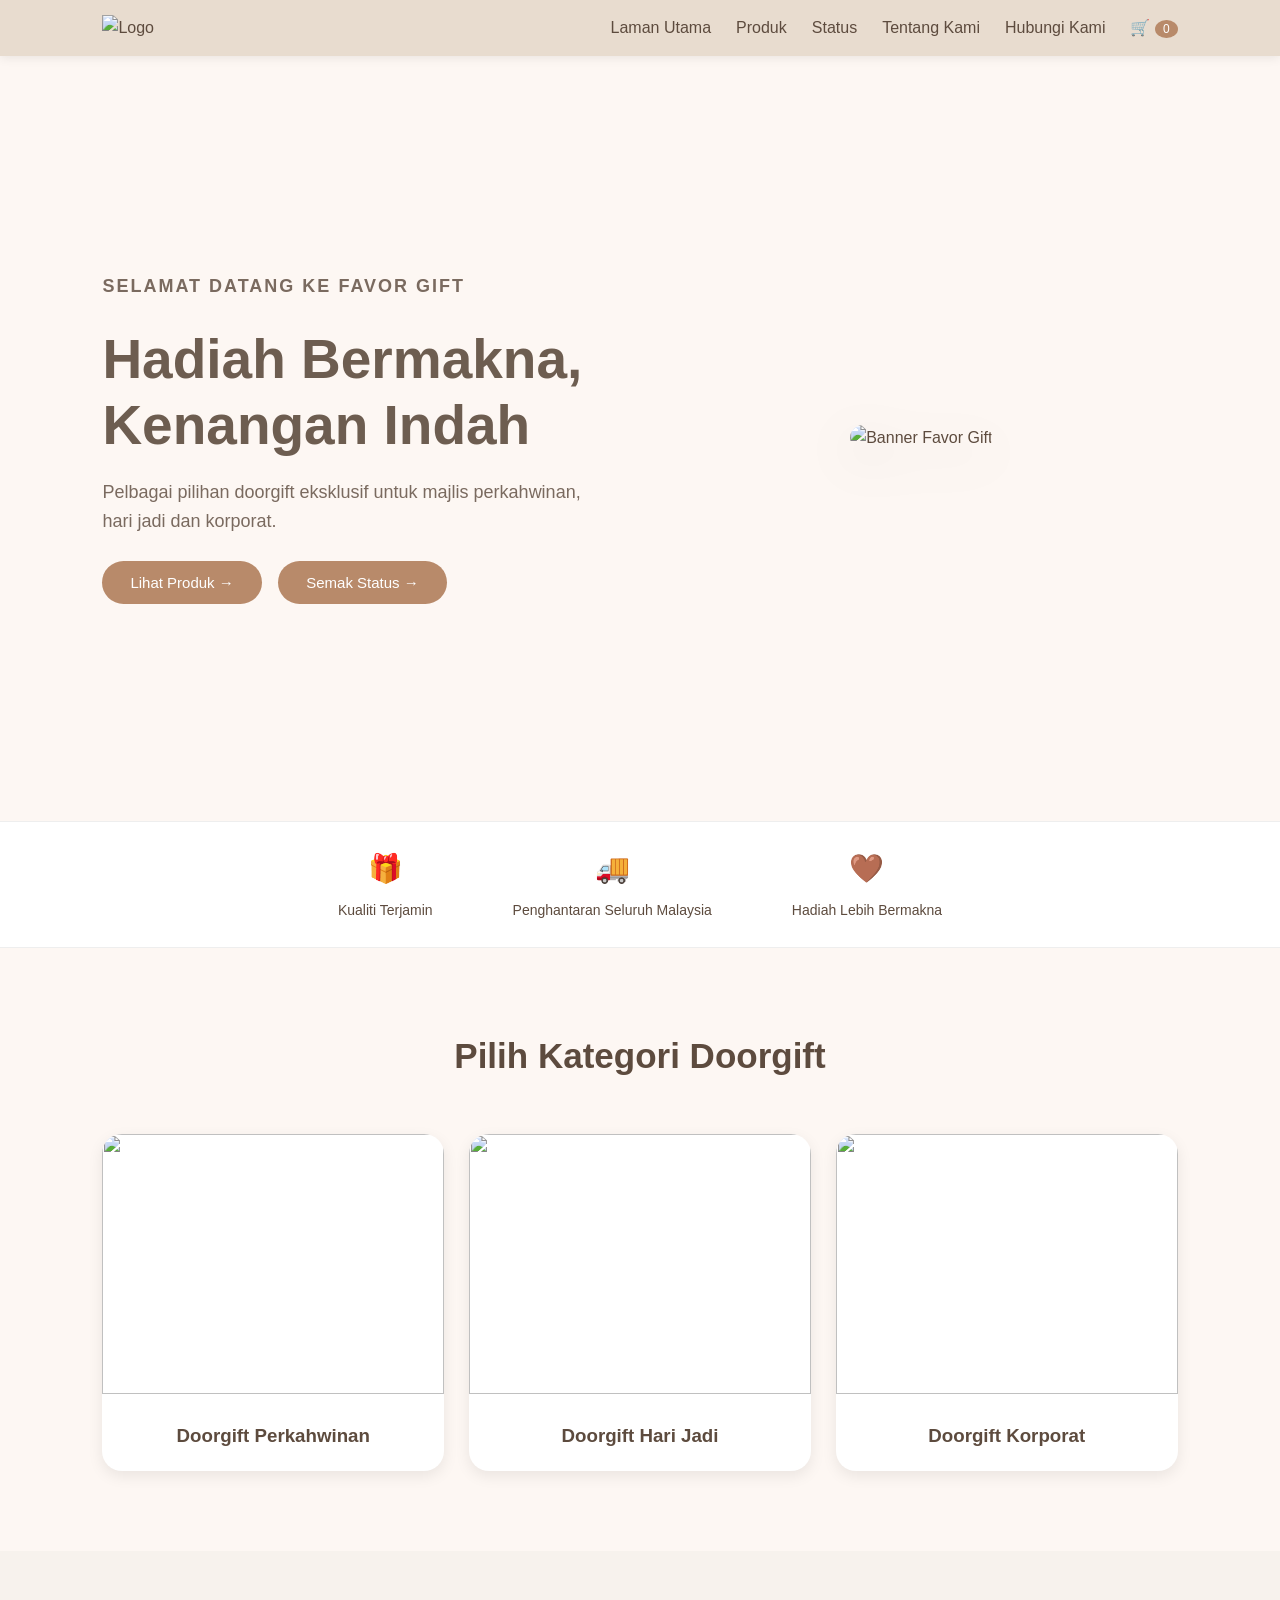
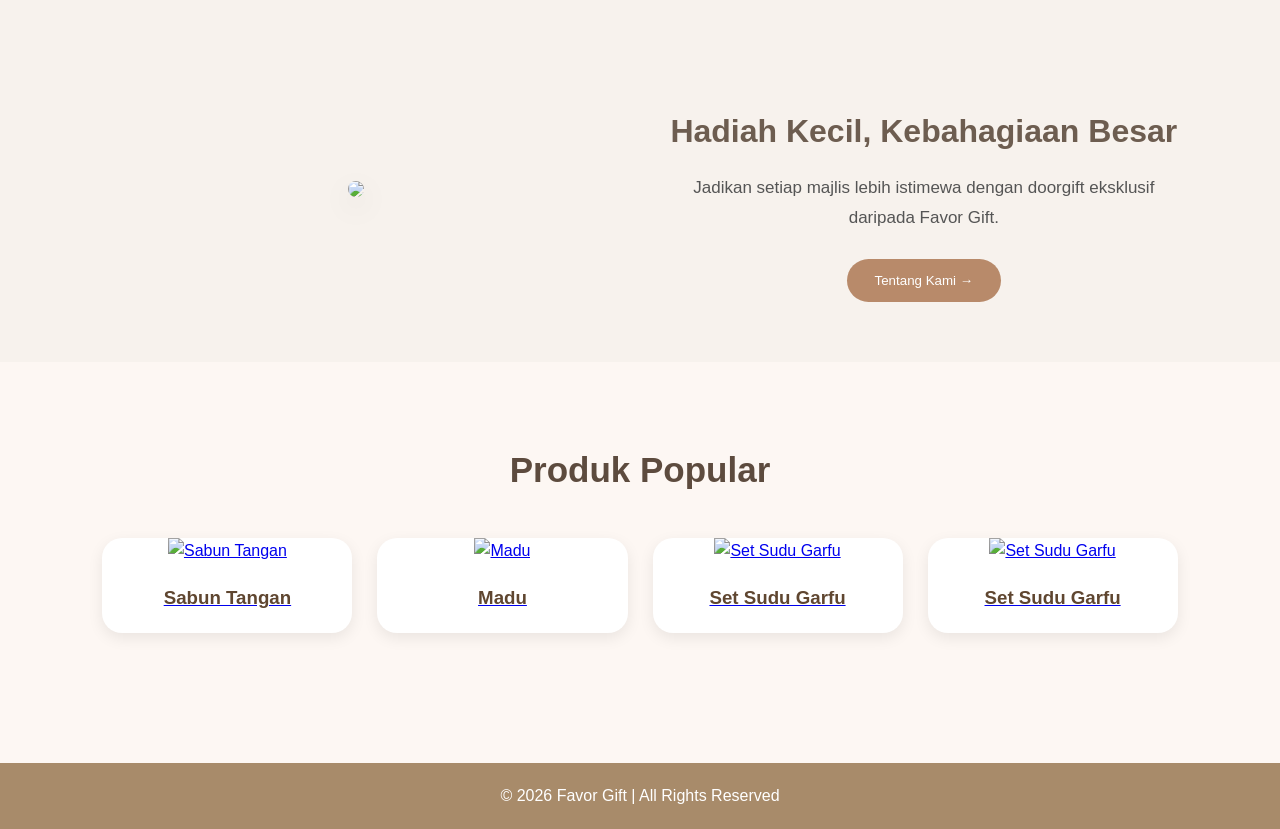
==== index.html @ c878ed35 "Update index.html" ====
<!DOCTYPE html>
<html lang="ms">
<head>
    <meta charset="UTF-8">
    <meta name="viewport" content="width=device-width, initial-scale=1.0">
    <title>Favor Gift</title>
    <link rel="stylesheet" href="style.css">
</head>
<body>

    <!-- Navbar -->
       <nav>
    <div class="logo">
        <img src="images/logo.png" alt="Logo">
    </div>

<ul> <li><a href="index.html">Laman Utama</a></li>
    <li><a href="products.html">Produk</a></li>
    <li><a href="status.html">Status</a></li>
    <li><a href="about.html">Tentang Kami</a></li>
    <li><a href="contact.html">Hubungi Kami</a></li>
     
    <li><a href="cart.html">🛒 <span id="cart-count">0</span></a></li>
</ul>
    </nav>

    <!-- Hero Section -->
   <section class="hero">

<div class="hero-text">

<p class="welcome">
SELAMAT DATANG KE FAVOR GIFT
</p>

<h1>
Hadiah Bermakna,<br>
Kenangan Indah
</h1>

<p>
Pelbagai pilihan doorgift eksklusif untuk
majlis perkahwinan, hari jadi dan korporat.
</p>

<button onclick="window.location.href='products.html'">
Lihat Produk →
</button>

<button onclick="window.location.href='status.html'">
Semak Status →
</button>

</div>

<div class="hero-image-box">
<img src="images/madu.png" alt="Banner Favor Gift">
</div>

</section>

  <section class="features">

    <div class="feature-item">
        🎁
        <p>Kualiti Terjamin</p>
    </div>

    <div class="feature-item">
        🚚
        <p>Penghantaran Seluruh Malaysia</p>
    </div>

    <div class="feature-item">
        🤎
        <p>Hadiah Lebih Bermakna</p>
    </div>

</section>

    <!-- Categories -->
  <section class="categories">

<h2>Pilih Kategori Doorgift</h2>

<div class="category-container">

<div class="card">
<img src="images/lilin.png">
<h3>Doorgift Perkahwinan</h3>
</div>

<div class="card">
<img src="images/biskutt.png">
<h3>Doorgift Hari Jadi</h3>
</div>

<div class="card">
<img src="images/mug.png">
<h3>Doorgift Korporat</h3>
</div>

</div>

</section>

    <!-- Why Choose Us -->
    <section class="about-banner">

<div class="about-image">
<img src="images/sabun.png">
</div>

<div class="about-text">

<h2>Hadiah Kecil, Kebahagiaan Besar</h2>

<p>
Jadikan setiap majlis lebih istimewa
dengan doorgift eksklusif daripada
Favor Gift.
</p>

<button onclick="window.location.href='about.html'">
Tentang Kami →
</button>

</div>

</section>
    <!-- Featured Products -->
    <section class="featured">

        <h2>Produk Popular</h2>

       <div class="popular-grid">

<a href="products.html#sabun">
    <div class="popular-card">
        <img src="images/sabun.png" alt="Sabun Tangan">
        <h3>Sabun Tangan</h3>
    </div>
</a>

<a href="products.html#madu">
    <div class="popular-card">
        <img src="images/madu.png" alt="Madu">
        <h3>Madu</h3>
    </div>
</a>

<a href="products.html#sudu">
    <div class="popular-card">
        <img src="images/biskutt.png" alt="Set Sudu Garfu">
        <h3>Set Sudu Garfu</h3>
    </div>

    <a href="products.html#kalender">
    <div class="popular-card">
        <img src="images/kalender.png" alt="Set Sudu Garfu">
        <h3>Set Sudu Garfu</h3>
    </div>
    
</a>
</div>

    </section>

    <!-- Footer -->
    <footer>
        © 2026 Favor Gift | All Rights Reserved
    </footer>

<script src="script.js"></script>
</body>
</html>
---- style.css ----
/* =========================
   FAVOR GIFT FINAL CSS
   THEME: GEN Z BEIGE
========================= */

*{
    margin:0;
    padding:0;
    box-sizing:border-box;
    font-family:'Poppins',sans-serif;
}

body{
    background:#FDF7F3;
    color:#5D4B3E;
    line-height:1.6;
}

/* =========================
   NAVBAR
========================= */

nav{
    background:#E8DCCF;
    display:flex;
    justify-content:space-between;
    align-items:center;
    padding:15px 8%;
    position:sticky;
    top:0;
    z-index:1000;
    box-shadow:0 2px 10px rgba(0,0,0,0.08);
}

.logo img{
    height:65px;
}

nav ul{
    display:flex;
    list-style:none;
    gap:25px;
}

nav ul li a{
    text-decoration:none;
    color:#5D4B3E;
    font-weight:500;
    transition:0.3s;
}

nav ul li a:hover{
    color:#B88A6A;
}

#cart-count{
    background:#B88A6A;
    color:white;
    border-radius:50%;
    padding:2px 8px;
    font-size:12px;
}

/* =========================
   HERO SECTION
========================= */

.hero{
    min-height:85vh;
    display:flex;
    align-items:center;
    justify-content:space-between;
    padding:60px 8%;
    background:#FDF7F3;
    gap:50px;
}

.hero-text{
    flex:1;
}

.welcome{
    color:#B88A6A;
    letter-spacing:2px;
    font-size:13px;
    margin-bottom:15px;
    font-weight:600;
}

.hero-text h1{
    font-size:55px;
    line-height:1.2;
    margin-bottom:20px;
    color:#6D5D50;
}

.hero-text p{
    font-size:18px;
    margin-bottom:25px;
    color:#7a6a5f;
}

.hero-text button{
    padding:13px 28px;
    border:none;
    border-radius:30px;
    cursor:pointer;
    margin-right:12px;
    background:#B88A6A;
    color:white;
    font-size:15px;
    transition:0.3s;
}

.hero-text button:hover{
    transform:translateY(-3px);
}

.hero-image-box{
    flex:1;
    text-align:center;
}

.hero-image-box img{
    width:100%;
    max-width:500px;
    border-radius:30px;
    filter:drop-shadow(0 15px 25px rgba(0,0,0,0.15));
}

/* =========================
   FEATURES
========================= */

.features{
    background:white;
    display:flex;
    justify-content:center;
    gap:80px;
    padding:25px;
    border-top:1px solid #eee;
    border-bottom:1px solid #eee;
}

.feature-item{
    text-align:center;
    font-size:28px;
    color:#B88A6A;
}

.feature-item p{
    margin-top:8px;
    font-size:14px;
    color:#5D4B3E;
}

/* =========================
   CATEGORY SECTION
========================= */

.categories{
    padding:80px 8%;
    text-align:center;
}

.categories h2{
    font-size:35px;
    margin-bottom:50px;
    color:#5D4B3E;
}

.category-container{
    display:grid;
    grid-template-columns:repeat(auto-fit,minmax(250px,1fr));
    gap:25px;
}

.card{
    background:white;
    border-radius:20px;
    overflow:hidden;
    transition:0.3s;
    box-shadow:0 5px 15px rgba(0,0,0,0.08);
}

.card:hover{
    transform:translateY(-8px);
}

.card img{
    width:100%;
    height:260px;
    object-fit:cover;
}

.card h3{
    padding:20px;
    color:#5D4B3E;
}
/* =========================
   ABOUT SECTION (HOME)
========================= */

.about-banner{
    display:flex;
    align-items:center;
    justify-content:center;
    gap:60px;
    padding:80px 8%;
    background:#FFF;
    flex-wrap:wrap;
}

.about-image{
    flex:1;
    text-align:center;
}

.about-image img{
    width:100%;
    max-width:450px;
    border-radius:25px;
    box-shadow:0 10px 25px rgba(0,0,0,0.1);
}

.about-text{
    flex:1;
}

.about-text h2{
    font-size:42px;
    margin-bottom:20px;
    color:#5D4B3E;
}

.about-text p{
    font-size:18px;
    color:#7a6a5f;
    margin-bottom:25px;
}

.about-text button{
    background:#B88A6A;
    color:white;
    border:none;
    padding:14px 28px;
    border-radius:30px;
    cursor:pointer;
    transition:0.3s;
}

.about-text button:hover{
    background:#8B6A4E;
}

/* =========================
   FEATURED PRODUCTS
========================= */

.featured{
    padding:80px 8%;
    text-align:center;
}

.featured h2{
    font-size:35px;
    margin-bottom:40px;
    color:#5D4B3E;
}

.product-container{
    display:grid;
    grid-template-columns:repeat(auto-fit,minmax(220px,1fr));
    gap:25px;
}

.product{
    background:white;
    padding:25px;
    border-radius:20px;
    font-weight:600;
    box-shadow:0 5px 15px rgba(0,0,0,0.08);
    transition:0.3s;
}

.product:hover{
    transform:translateY(-5px);
}

/* =========================
   PRODUCT PAGE
========================= */

.product-page{
    padding:50px 8%;
}

.product-page h1{
    text-align:center;
    font-size:45px;
    margin-bottom:15px;
    color:#5D4B3E;
}

.product-page p{
    text-align:center;
    color:#7a6a5f;
}

.product-page h2{
    margin-top:50px;
    margin-bottom:25px;
    color:#5D4B3E;
    font-size:30px;
}

/* =========================
   PRODUCT GRID
========================= */

.product-grid{
    display:grid;
    grid-template-columns:repeat(auto-fit,minmax(280px,1fr));
    gap:30px;
}

/* =========================
   PRODUCT CARD
========================= */

.product-card{
    background:white;
    border-radius:20px;
    overflow:hidden;
    padding:20px;
    box-shadow:0 8px 20px rgba(0,0,0,0.08);
    transition:0.3s;
}

.product-card:hover{
    transform:translateY(-8px);
}

.product-card img{
    width:100%;
    height:280px;
    object-fit:cover;
    border-radius:15px;
}

.product-card h3{
    margin-top:15px;
    color:#5D4B3E;
    font-size:22px;
}

.price{
    color:#B88A6A;
    font-size:22px;
    font-weight:bold;
    margin:10px 0;
}

.description{
    font-size:14px;
    color:#777;
    margin-bottom:15px;
}

/* =========================
   STOK PRODUK
========================= */

.product-card p[id^="stock"]{
    background:#F8F3EE;
    padding:8px;
    border-radius:8px;
    font-size:14px;
    margin-bottom:10px;
    color:#5D4B3E;
    text-align:center;
}

/* =========================
   PRODUCT SPEC
========================= */

.product-spec{
    text-align:left;
    background:#FAF6F2;
    padding:12px;
    border-radius:10px;
    margin:15px 0;
}

.product-spec h4{
    margin-bottom:8px;
    color:#5D4B3E;
}

.product-spec ul{
    padding-left:18px;
}

.product-spec li{
    font-size:13px;
    margin-bottom:5px;
    color:#666;
}

/* =========================
   DROPDOWN
========================= */

.product-card select{
    width:100%;
    padding:12px;
    border:1px solid #ddd;
    border-radius:10px;
    margin-bottom:15px;
    background:white;
}

/* =========================
   CART BUTTONS
========================= */

.qty-box{
    display:flex;
    align-items:center;
    gap:10px;
    margin-bottom:12px;
}

.qty-box button{
    width:38px;
    height:38px;
    border:none;
    border-radius:10px;
    background:#B88A6A;
    color:#fff;
    font-size:18px;
    font-weight:600;
    cursor:pointer;
    transition:0.3s;
}

.qty-box button:hover{
    background:#9D6D4F;
    transform:translateY(-2px);
}

.qty-box input{
    width:60px;
    height:38px;
    text-align:center;
    border:1px solid #D9CBBF;
    border-radius:10px;
    background:#fff;
}

/* Buang Button */

.remove-btn{
    width:120px !important;
    background:#C97B63 !important;
    color:white !important;
    border:none !important;
    border-radius:10px !important;
    padding:10px 15px !important;
    font-size:14px !important;
    font-weight:600 !important;
    cursor:pointer;
    transition:0.3s;
}

.remove-btn:hover{
    background:#B4624A !important;
}

/* Checkout Button */

.checkout-btn{
    width:100%;
    padding:14px;
    margin-top:20px;
    border:none;
    border-radius:12px;
    background:#B88A6A;
    color:white;
    font-size:16px;
    font-weight:600;
    cursor:pointer;
    transition:0.3s;
}

.checkout-btn:hover{
    background:#9D6D4F;
}

/* Semak Status */

.cart-right button:last-child{
    width:100%;
    padding:14px;
    margin-top:10px;
    border:none;
    border-radius:12px;
    background:#8A6A50;
    color:white;
    font-size:15px;
    font-weight:600;
    cursor:pointer;
}

.cart-right button:last-child:hover{
    background:#71553F;
}

.product-card button:hover{
    background:#8B6A4E;
}
/* =========================
   CART PAGE
========================= */

.cart-page{
    padding:120px 8% 60px;
}

.cart-title{
    margin-bottom:25px;
    color:#6d5d4b;
}

.cart-layout{
    display:flex;
    gap:30px;
    align-items:flex-start;
}

.cart-left{
    flex:3;
}

.cart-right{
    flex:1;
    background:#fff;
    padding:25px;
    border-radius:20px;
    box-shadow:0 5px 15px rgba(0,0,0,0.08);
    position:sticky;
    top:100px;
}

.cart-item{
    background:#fff;
    padding:20px;
    border-radius:20px;
    display:flex;
    gap:20px;
    align-items:center;
    margin-bottom:20px;
    box-shadow:0 3px 10px rgba(0,0,0,0.08);
}

.cart-image{
    width:120px;
    height:120px;
    object-fit:cover;
    border-radius:15px;
}

.cart-info{
    flex:1;
}

.cart-info h3{
    color:#6d5d4b;
    margin-bottom:10px;
}

.cart-action{
    display:flex;
    flex-direction:column;
    gap:10px;
}

.qty-box{
    display:flex;
    align-items:center;
    gap:10px;
}

.qty-box button{
    width:35px;
    height:35px;
    border:none;
    border-radius:8px;
    background:#c7b299;
    color:white;
    cursor:pointer;
}

.qty-box input{
    width:60px;
    text-align:center;
    padding:8px;
}

.remove-btn{
    background:#d9534f;
}

.remove-btn:hover{
    background:#c9302c;
}

/* QR */

.payment-qr{
    width:220px;
    display:block;
    margin:15px auto;
    border-radius:15px;
    border:5px solid #f5efe6;
}

#refnumber{
    width:100%;
    padding:12px;
    border:2px solid #d8c3a5;
    border-radius:10px;
    margin-top:10px;
}

.checkout-btn{
    width:100%;
    padding:14px;
    border:none;
    border-radius:12px;
    background:#a88b6a;
    color:white;
    font-size:16px;
    margin-top:15px;
    cursor:pointer;
}

.checkout-btn:hover{
    background:#8f7457;
}

/* =========================
   CONTACT PAGE
========================= */

.contact-page{
    padding:130px 8% 80px;
    max-width:1200px;
    margin:auto;
}

.contact-page h1{
    font-size:48px;
    color:#6D5D50;
    margin-bottom:15px;
}

.contact-page > p{
    color:#666;
    font-size:18px;
    margin-bottom:40px;
}

.contact-box{
    background:#FFFFFF;
    padding:40px;
    border-radius:25px;
    box-shadow:0 8px 25px rgba(0,0,0,0.08);
}

.contact-box p{
    font-size:17px;
    color:#555;
    margin-bottom:12px;
}

.contact-box h3{
    color:#6D5D50;
    margin-top:25px;
    margin-bottom:20px;
    font-size:28px;
}

.contact-map{
    width:100%;
    height:400px;
    border:none;
    border-radius:20px;
    margin-bottom:30px;
}

.contact-form{
    display:flex;
    flex-direction:column;
    gap:15px;
}

.contact-form input,
.contact-form textarea{
    width:100%;
    padding:15px;
    border:1px solid #E5D9CC;
    border-radius:12px;
    font-size:15px;
    background:#FAF8F5;
    transition:0.3s;
}

.contact-form input:focus,
.contact-form textarea:focus{
    outline:none;
    border-color:#B88A6A;
    box-shadow:0 0 10px rgba(184,138,106,0.2);
}

.contact-form textarea{
    resize:none;
}

.contact-form button{
    width:220px;
    background:#B88A6A;
    color:white;
    border:none;
    padding:15px;
    border-radius:30px;
    font-size:16px;
    font-weight:600;
    cursor:pointer;
    transition:0.3s;
}

.contact-form button:hover{
    background:#9E7458;
    transform:translateY(-2px);
}

.contact-form button:active{
    transform:scale(0.98);
}

/* =========================
   FOOTER
========================= */

footer{
    background:#a88b6a;
    color:white;
    text-align:center;
    padding:20px;
    margin-top:50px;
}

/* =========================
   RESPONSIVE
========================= */

@media(max-width:768px){

.hero{
    flex-direction:column;
    text-align:center;
}

.hero-image-box img{
    width:280px;
}

.cart-layout{
    flex-direction:column;
}

.cart-right{
    width:100%;
    position:static;
}

nav{
    flex-direction:column;
}

nav ul{
    flex-wrap:wrap;
    justify-content:center;
}
}
/* =========================
   STATUS PAGE
========================= */

.status-page{
    padding:120px 8% 60px;
}

.container{
    max-width:700px;
    margin:auto;
    background:white;
    padding:35px;
    border-radius:20px;
    box-shadow:0 5px 15px rgba(0,0,0,0.08);
}

.container h2{
    color:#7c6852;
    margin-bottom:20px;
}

.container input{
    width:100%;
    padding:14px;
    border:1px solid #ddd;
    border-radius:10px;
    margin-bottom:15px;
    font-size:15px;
}

.container button{
    background:#a88b6a;
    color:white;
    border:none;
    padding:12px 25px;
    border-radius:10px;
    cursor:pointer;
    font-size:15px;
}

.container button:hover{
    background:#8f7457;
}

#result{
    margin-top:25px;
    text-align:left;
}

#result hr{
    border:none;
    border-top:1px solid #ddd;
    margin:20px 0;
}

#result h3{
    color:#7c6852;
    margin-bottom:10px;
}

#result p{
    margin-bottom:8px;
}

.back-btn{
    margin-top:25px;
}
.about-content{
    max-width:1200px;
    margin:auto;
    display:flex;
    align-items:center;
    justify-content:center;
    gap:60px;
    padding:80px 8%;
}

.about-image{
    flex:1;
    text-align:center;
}

.about-image img{
    width:400px;
    max-width:100%;
    border-radius:20px;
}

.about-text{
    flex:1;
}

.about-text h2{
    font-size:32px;
    color:#6D5D50;
    margin-bottom:15px;
}

.about-text p,
.about-text li{
    font-size:17px;
    line-height:1.8;
    color:#555;
}
/* =========================
   ABOUT US PAGE
========================= */

.about-banner{
    padding:130px 8% 60px;
    text-align:center;
    background:#F7F2ED;
}

.about-banner h1{
    font-size:48px;
    color:#6D5D50;
    margin-bottom:15px;
}

.about-banner p{
    font-size:18px;
    color:#777;
}

.about-content{
    max-width:1200px;
    margin:auto;
    padding:80px 8%;
    display:flex;
    align-items:center;
    gap:60px;
}

.about-image{
    flex:1;
    text-align:center;
}

.about-image img{
    width:100%;
    max-width:420px;
    border-radius:25px;
    box-shadow:0 10px 30px rgba(0,0,0,0.1);
}

.about-text{
    flex:1;
}

.about-text h2{
    font-size:32px;
    color:#6D5D50;
    margin-bottom:15px;
    margin-top:25px;
}

.about-text p{
    font-size:17px;
    line-height:1.8;
    color:#555;
}

.about-text ul{
    padding-left:20px;
}

.about-text li{
    margin-bottom:10px;
    color:#555;
    line-height:1.7;
}

.about-project{
    max-width:1100px;
    margin:auto;
    padding:40px 8% 80px;
    text-align:center;
}

.about-project h2{
    font-size:36px;
    color:#6D5D50;
    margin-bottom:20px;
}

.about-project p{
    font-size:17px;
    color:#555;
    line-height:1.8;
}

.why-choose-us{
    background:#F7F2ED;
    padding:80px 8%;
}

.why-choose-us h2{
    text-align:center;
    color:#6D5D50;
    font-size:36px;
    margin-bottom:50px;
}

.choose-container{
    max-width:1200px;
    margin:auto;
    display:grid;
    grid-template-columns:repeat(auto-fit,minmax(250px,1fr));
    gap:25px;
}

.choose-card{
    background:white;
    padding:30px;
    border-radius:20px;
    text-align:center;
    box-shadow:0 5px 15px rgba(0,0,0,0.08);
    transition:0.3s;
}

.choose-card:hover{
    transform:translateY(-8px);
}

.choose-card h3{
    color:#6D5D50;
    margin-bottom:12px;
}

.choose-card p{
    color:#666;
    line-height:1.7;
}
.about-header{
    padding:130px 8% 60px;
    text-align:center;
    background:#F7F2ED;
}

/* =========================
   CHECKOUT PAGE
========================= */

.checkout-page{
    padding:120px 8% 60px;
}

.checkout-container{
    max-width:900px;
    margin:auto;
    background:#fff;
    padding:40px;
    border-radius:25px;
    box-shadow:0 10px 30px rgba(0,0,0,0.08);
}

.checkout-page h1{
    color:#6D5D50;
    font-size:38px;
    margin-bottom:10px;
}

.checkout-subtitle{
    color:#8B7D72;
    margin-bottom:30px;
}

.checkout-form{
    display:grid;
    grid-template-columns:1fr 1fr;
    gap:20px;
}

.checkout-form label{
    display:block;
    margin-bottom:8px;
    color:#6D5D50;
    font-weight:600;
}

.checkout-form input,
.checkout-form select,
.checkout-form textarea{
    width:100%;
    padding:14px;
    border:1px solid #ddd;
    border-radius:12px;
    background:#fff;
    font-size:15px;
}

.checkout-form textarea{
    resize:none;
    min-height:120px;
}

.checkout-form textarea,
.checkout-form .submit-btn{
    grid-column:span 2;
}

.submit-btn{
    background:#B88A6A;
    color:white;
    border:none;
    padding:15px;
    border-radius:12px;
    font-size:16px;
    font-weight:600;
    cursor:pointer;
}

.submit-btn:hover{
    background:#A47557;
}

@media(max-width:768px){

.checkout-form{
    grid-template-columns:1fr;
}

.checkout-form textarea,
.checkout-form .submit-btn{
    grid-column:span 1;
}

}
.status-btn{
    width:100%;
    margin-top:15px;
    padding:14px;
    border:none;
    border-radius:12px;
    background:#D6CBBF;
    color:#5A4A3A;
    font-size:16px;
    font-weight:600;
    cursor:pointer;
    transition:0.3s;
}

.status-btn:hover{
    background:#C5B6A5;
    transform:translateY(-2px);
}
.remove-btn{
    background:#C9B29B !important;
    color:white;
    border:none;
    padding:8px 15px;
    border-radius:8px;
    cursor:pointer;
}

.remove-btn:hover{
    background:#B39574 !important;
}
.product-card button{
    width:100%;
    padding:16px;
    margin-top:15px;
    border:none;
    border-radius:14px;
    background:#B88A6A;
    color:#fff;
    font-size:18px;
    font-weight:600;
    cursor:pointer;
    transition:0.3s;
    display:flex;
    justify-content:center;
    align-items:center;
    gap:8px;
}

.product-card button:hover{
    background:#9D7A5D;
    transform:translateY(-3px);
}
/* =========================
   STATUS PAGE FINAL
========================= */

.status-page{
    min-height:100vh;
    padding:140px 20px 80px;
    display:flex;
    justify-content:center;
    align-items:flex-start;
}

.status-container{
    width:100%;
    max-width:800px;
    background:#ffffff;
    padding:40px;
    border-radius:25px;
    box-shadow:0 10px 30px rgba(0,0,0,0.08);
}

.status-container h1{
    color:#6D5D50;
    font-size:40px;
    margin-bottom:10px;
}

.status-container p{
    color:#777;
    margin-bottom:25px;
}

.status-container input{
    width:100%;
    padding:15px;
    border:2px solid #E6DDD4;
    border-radius:12px;
    font-size:16px;
    margin-bottom:15px;
}

.status-container input:focus{
    outline:none;
    border-color:#B88A6A;
}

.status-container button{
    background:#B88A6A;
    color:white;
    border:none;
    padding:14px 25px;
    border-radius:12px;
    font-size:15px;
    cursor:pointer;
    transition:.3s;
}

.status-container button:hover{
    background:#9D7C5B;
    transform:translateY(-2px);
}

.back-btn{
    margin-top:20px;
}

#result{
    margin-top:30px;
}

.status-card{
    background:#FDF9F5;
    border-left:5px solid #B88A6A;
    padding:20px;
    border-radius:15px;
    margin-bottom:20px;
}

.status-card h3{
    color:#6D5D50;
    margin-bottom:15px;
}

.status-card p{
    margin:8px 0;
    color:#555;
}
.product-card button{
    width:100%;
    height:48px;
    border:none;
    border-radius:12px;
    background:#B88A6A;
    color:white;
    font-size:16px;
    font-weight:600;
    cursor:pointer;
    transition:0.3s;
    margin-top:12px;
}

.product-card button:hover{
    background:#9D7A5D;
    transform:translateY(-2px);
}
.product-card{
    background:#fff;
    border-radius:22px;
    padding:18px;
    box-shadow:0 10px 25px rgba(0,0,0,0.08);
    transition:0.3s;
}

.product-card:hover{
    transform:translateY(-8px);
}
.product-grid{
    display:grid;
    grid-template-columns:
    repeat(auto-fit,minmax(280px,1fr));
    gap:30px;
    margin-top:40px;
}

.product-card{
    display:flex;
    flex-direction:column;
}

.product-card button{
    margin-top:auto;
}
.popular-grid{
    display:grid;
    grid-template-columns:repeat(auto-fit,minmax(220px,1fr));
    gap:25px;
}

.popular-card{
    background:#fff;
    border-radius:20px;
    overflow:hidden;
    box-shadow:0 5px 15px rgba(0,0,0,.08);
    transition:.3s;
    text-align:center;
}

.popular-card:hover{
    transform:translateY(-8px);
}

.popular-card img{
    width:100%;
    height:200px;
    object-fit:cover;
}

.popular-card h3{
    padding:20px;
    color:#5f4630;
}
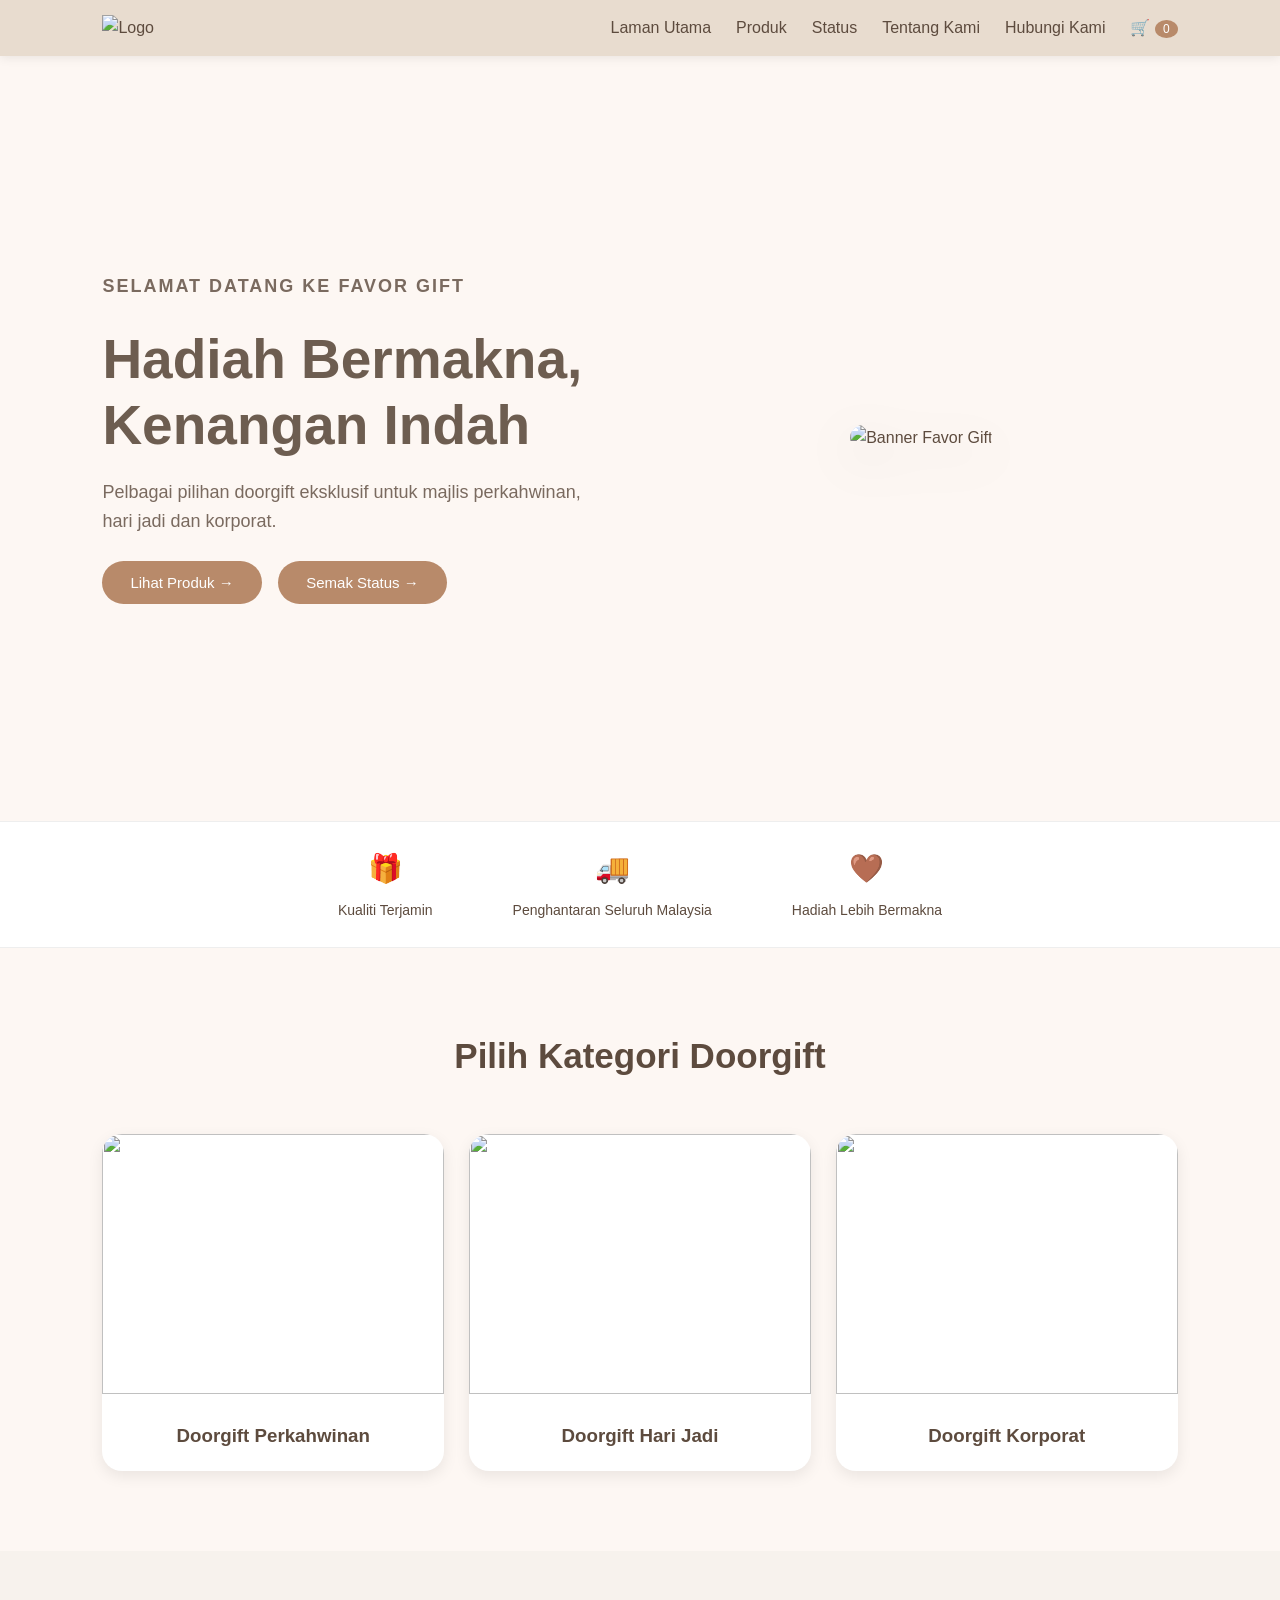
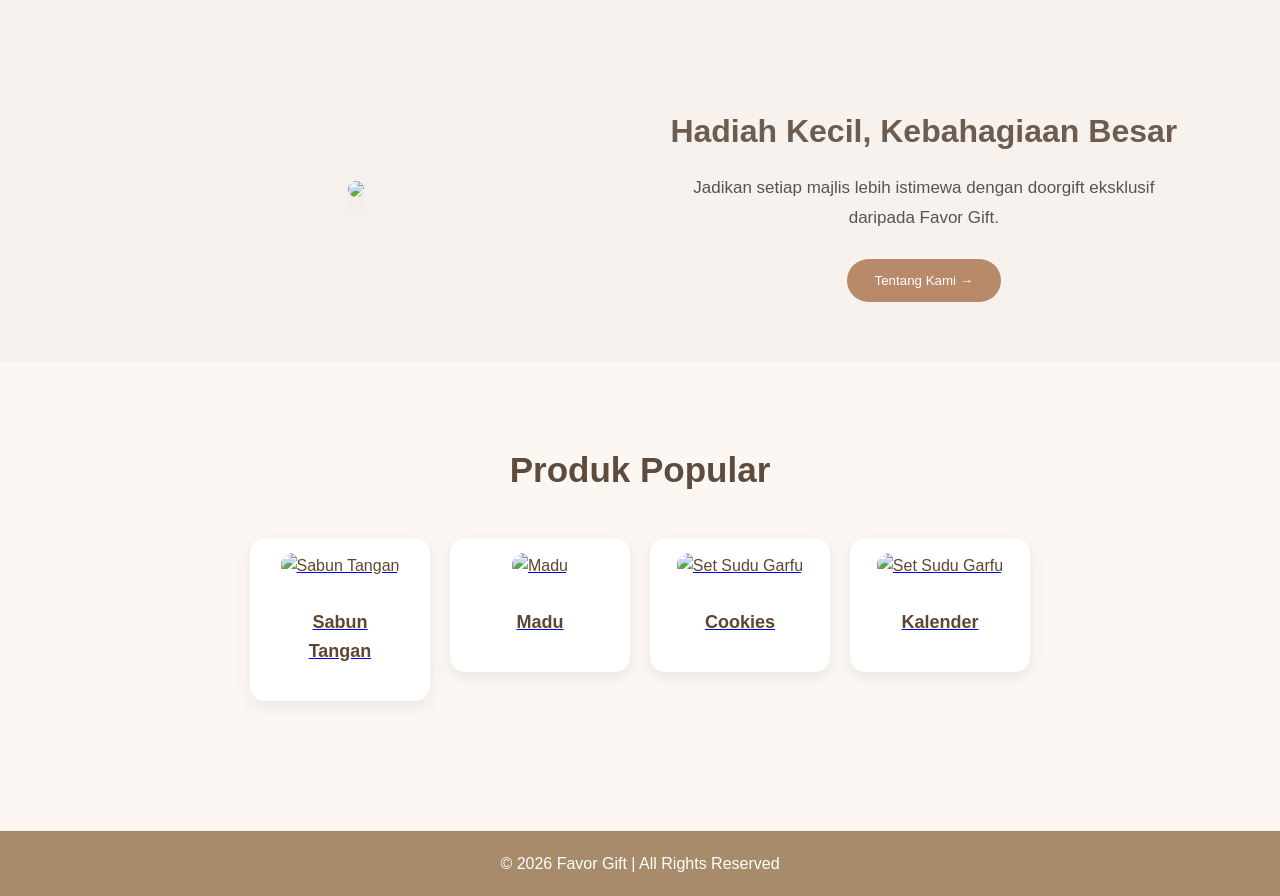
==== commit 52a6fb54: "Update index.html" ====
--- a/index.html
+++ b/index.html
@@ -152,13 +152,13 @@
 <a href="products.html#sudu">
     <div class="popular-card">
         <img src="images/biskutt.png" alt="Set Sudu Garfu">
-        <h3>Set Sudu Garfu</h3>
+        <h3>Cookies</h3>
     </div>
 
     <a href="products.html#kalender">
     <div class="popular-card">
         <img src="images/kalender.png" alt="Set Sudu Garfu">
-        <h3>Set Sudu Garfu</h3>
+        <h3>Kalender</h3>
     </div>
     
 </a>
--- a/style.css
+++ b/style.css
@@ -1338,3 +1338,37 @@
     padding:20px;
     color:#5f4630;
 }
+.popular-grid{
+    display:flex;
+    justify-content:center;
+    gap:20px;
+    flex-wrap:wrap;
+}
+
+.popular-card{
+    width:180px; /* kecilkan kad */
+    padding:15px;
+    text-align:center;
+    background:#fff;
+    border-radius:15px;
+    box-shadow:0 5px 15px rgba(0,0,0,0.08);
+    text-decoration:none;
+    color:#5f4630;
+    transition:0.3s;
+}
+
+.popular-card img{
+    width:100%;
+    height:120px; /* kecilkan gambar */
+    object-fit:cover;
+    border-radius:12px;
+}
+
+.popular-card h3{
+    margin-top:10px;
+    font-size:18px;
+}
+
+.popular-card:hover{
+    transform:translateY(-5px);
+}
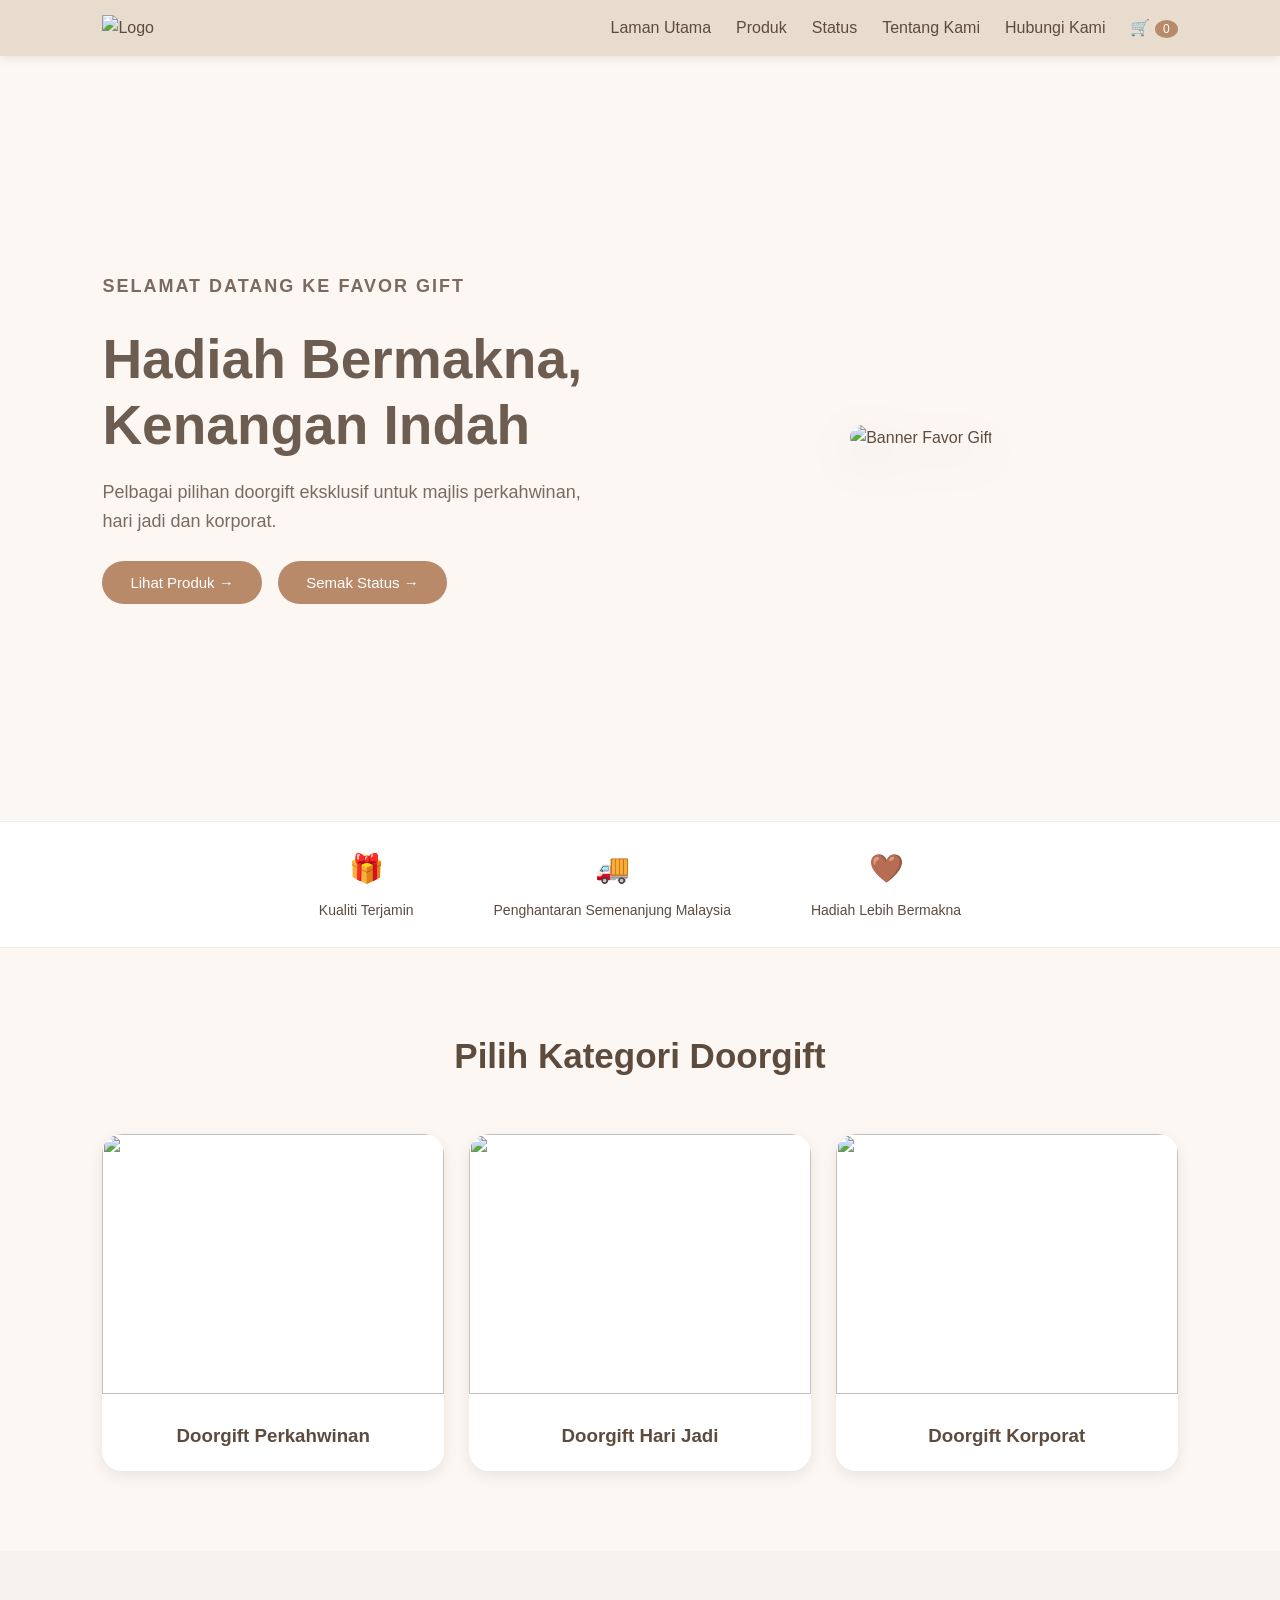
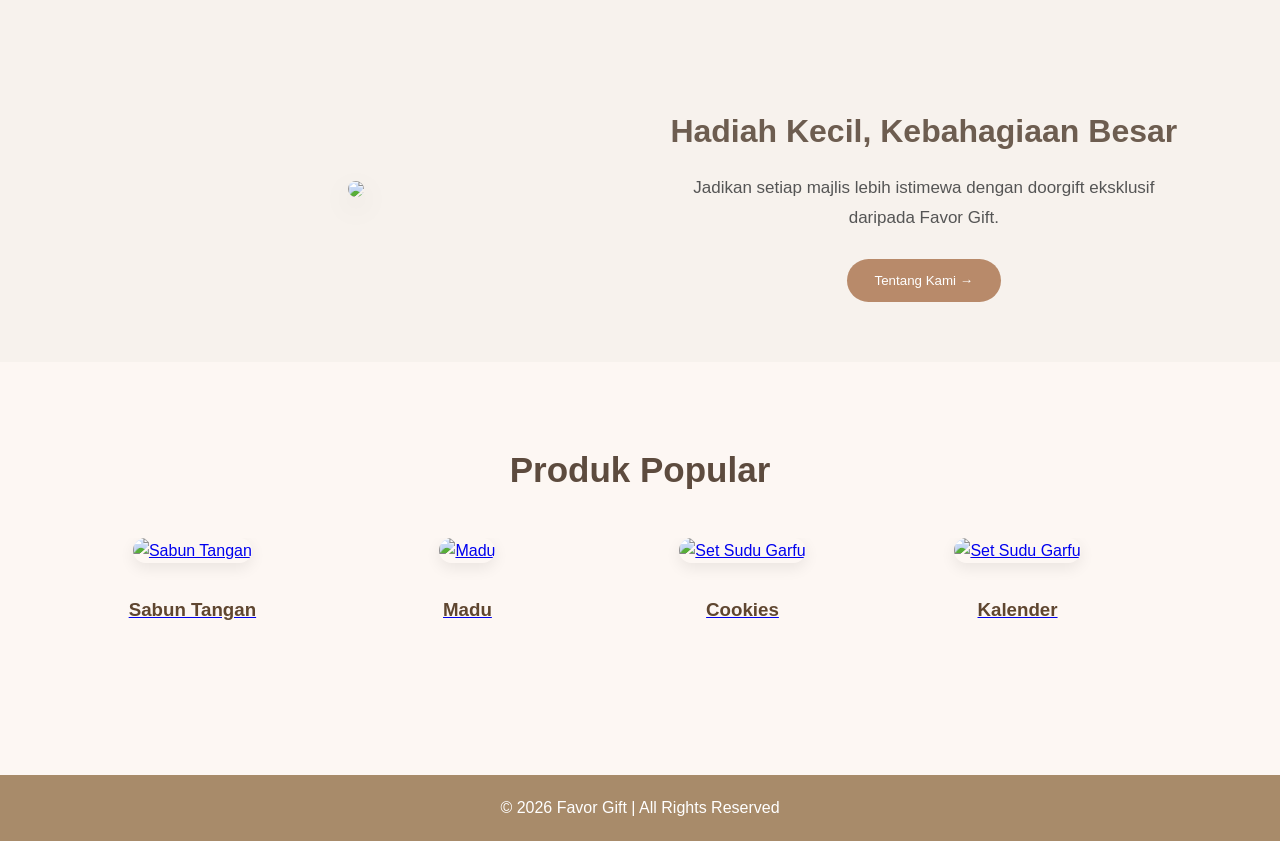
==== commit 0fbefb03: "Update index.html" ====
--- a/index.html
+++ b/index.html
@@ -68,7 +68,7 @@
 
     <div class="feature-item">
         🚚
-        <p>Penghantaran Seluruh Malaysia</p>
+        <p>Penghantaran Semenanjung Malaysia</p>
     </div>
 
     <div class="feature-item">
--- a/style.css
+++ b/style.css
@@ -1338,37 +1338,21 @@
     padding:20px;
     color:#5f4630;
 }
-.popular-grid{
-    display:flex;
-    justify-content:center;
-    gap:20px;
-    flex-wrap:wrap;
-}
-
 .popular-card{
-    width:180px; /* kecilkan kad */
-    padding:15px;
-    text-align:center;
-    background:#fff;
-    border-radius:15px;
-    box-shadow:0 5px 15px rgba(0,0,0,0.08);
-    text-decoration:none;
+    width:180px;
+    background:transparent;
+    box-shadow:none;
+}
+
+.popular-card img{
+    width:170px;
+    height:170px;
+    border-radius:20px;
+    box-shadow:0 5px 15px rgba(0,0,0,.08);
+}
+
+.popular-card h3{
+    margin-top:12px;
+    text-align:center;
     color:#5f4630;
-    transition:0.3s;
-}
-
-.popular-card img{
-    width:100%;
-    height:120px; /* kecilkan gambar */
-    object-fit:cover;
-    border-radius:12px;
-}
-
-.popular-card h3{
-    margin-top:10px;
-    font-size:18px;
-}
-
-.popular-card:hover{
-    transform:translateY(-5px);
-}
+}
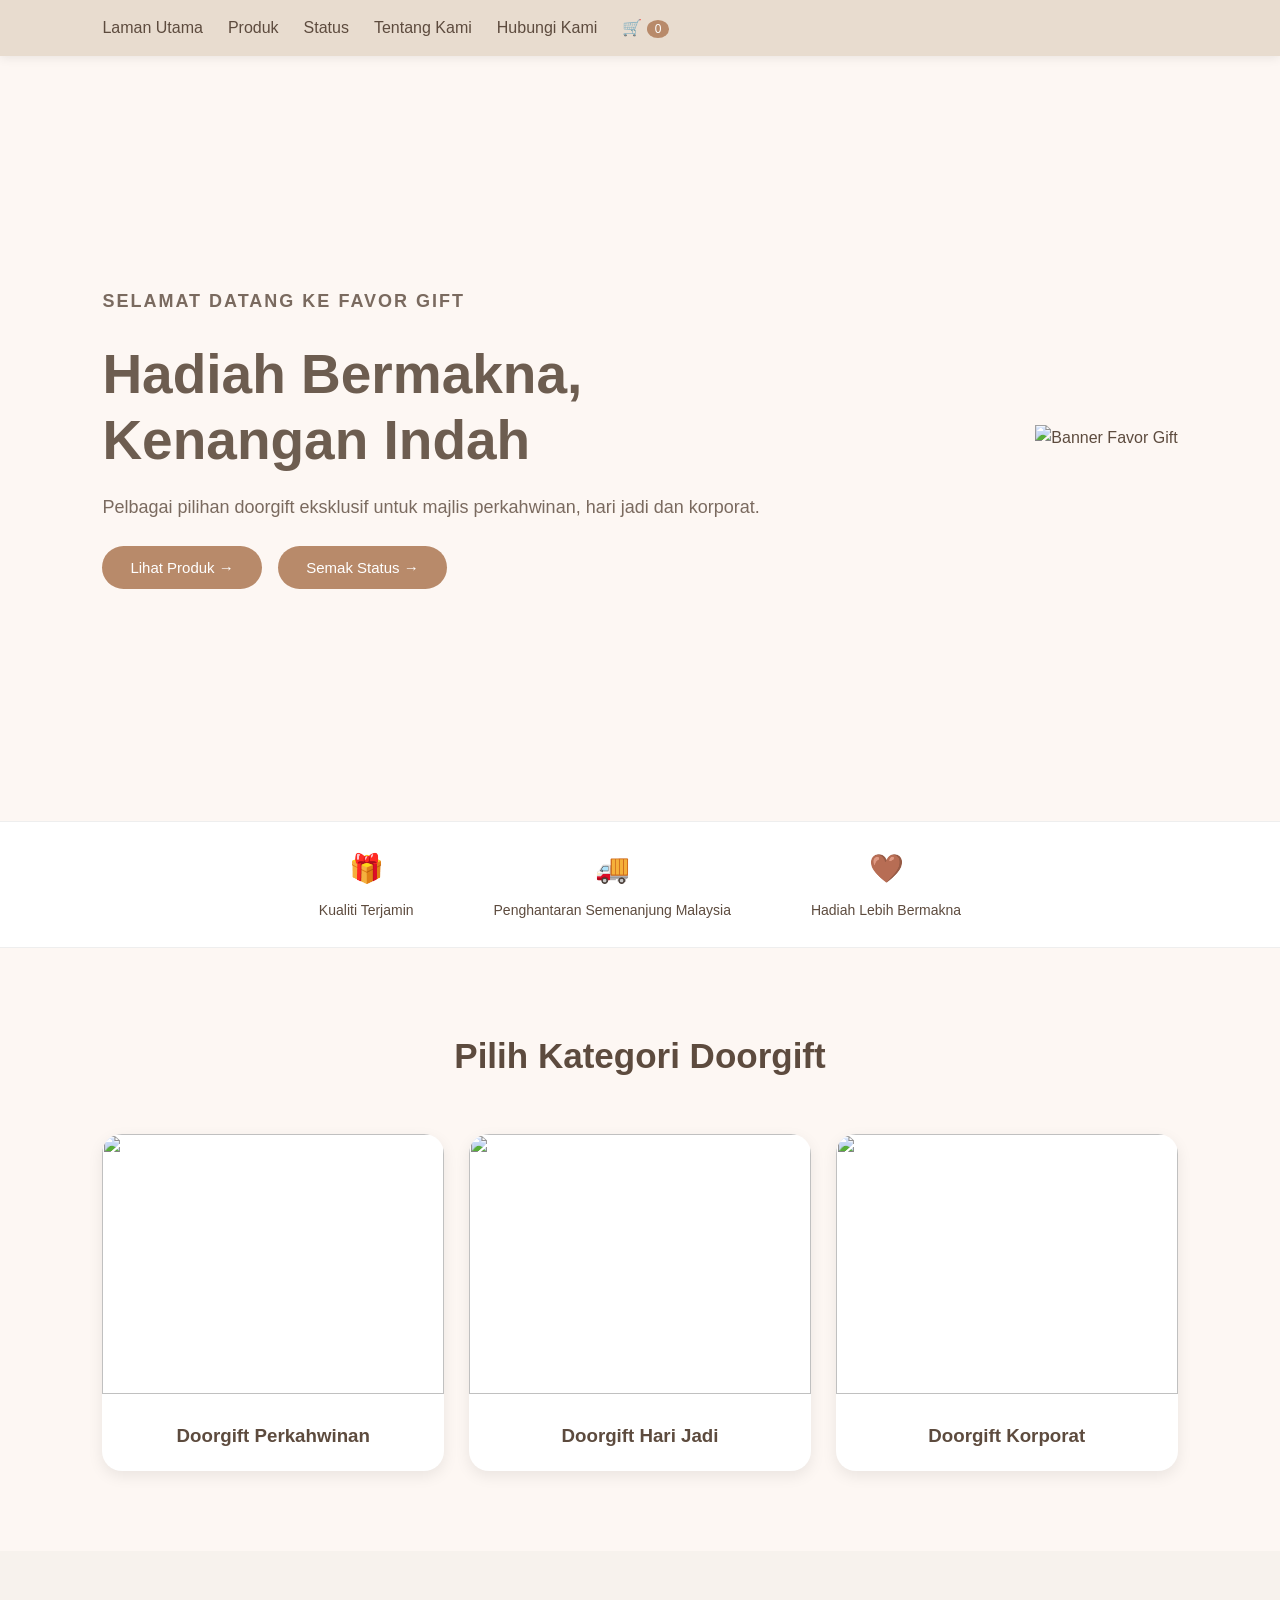
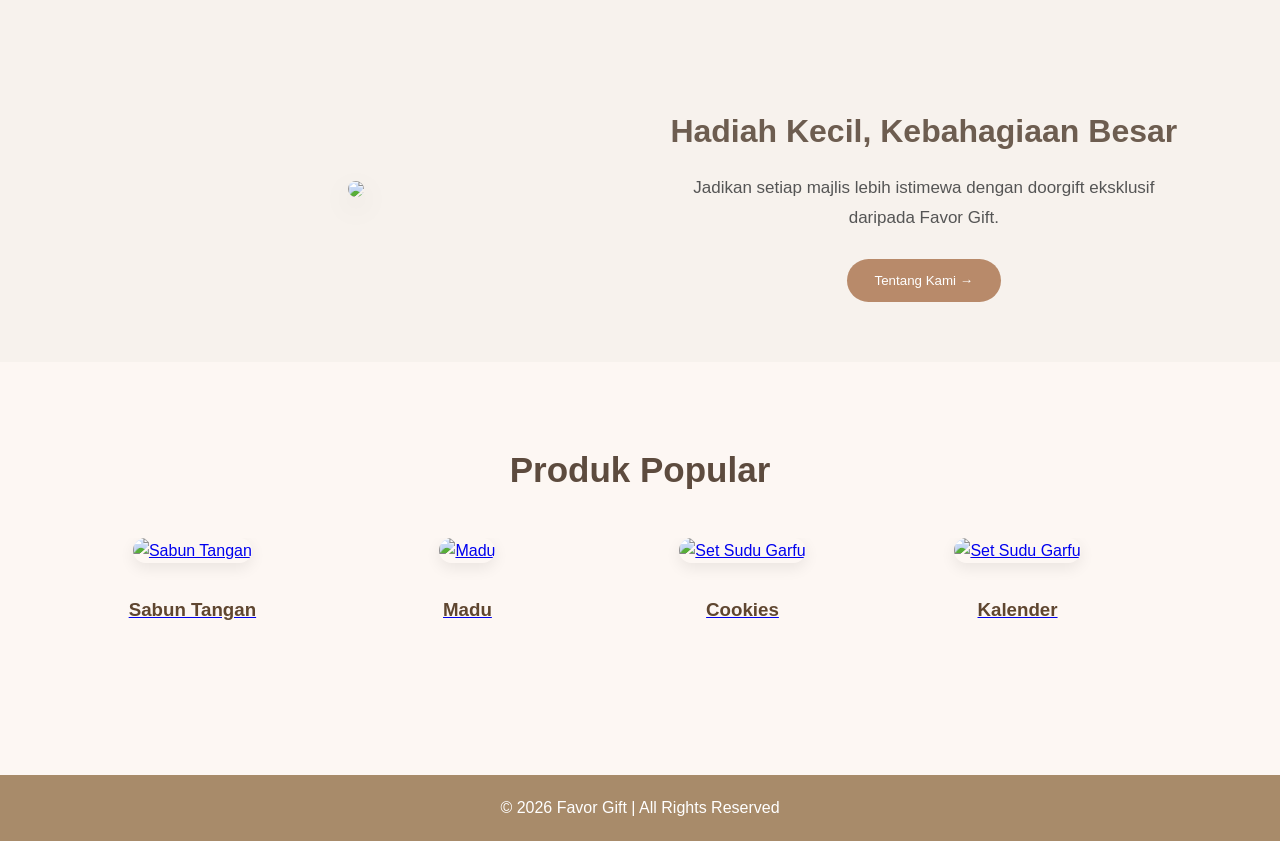
==== commit c012c72b: "Update index.html" ====
--- a/index.html
+++ b/index.html
@@ -10,10 +10,6 @@
 
     <!-- Navbar -->
        <nav>
-    <div class="logo">
-        <img src="images/logo.png" alt="Logo">
-    </div>
-
 <ul> <li><a href="index.html">Laman Utama</a></li>
     <li><a href="products.html">Produk</a></li>
     <li><a href="status.html">Status</a></li>
--- a/style.css
+++ b/style.css
@@ -69,10 +69,18 @@
     min-height:85vh;
     display:flex;
     align-items:center;
-    justify-content:space-between;
     padding:60px 8%;
-    background:#FDF7F3;
-    gap:50px;
+
+    background:
+    linear-gradient(
+        rgba(253,247,243,0.85),
+        rgba(253,247,243,0.85)
+    ),
+    url("images/doorgift-bg.jpg");
+
+    background-size:cover;
+    background-position:center;
+    background-repeat:no-repeat;
 }
 
 .hero-text{
@@ -114,18 +122,6 @@
 
 .hero-text button:hover{
     transform:translateY(-3px);
-}
-
-.hero-image-box{
-    flex:1;
-    text-align:center;
-}
-
-.hero-image-box img{
-    width:100%;
-    max-width:500px;
-    border-radius:30px;
-    filter:drop-shadow(0 15px 25px rgba(0,0,0,0.15));
 }
 
 /* =========================
@@ -1356,3 +1352,29 @@
     text-align:center;
     color:#5f4630;
 }
+/*cart kotak ref*/
+#paymentRef{
+    width: 100%;
+    padding: 12px 15px;
+    border: 2px solid #d8c3a5;
+    border-radius: 12px;
+    font-size: 15px;
+    margin-top: 8px;
+    margin-bottom: 10px;
+    box-sizing: border-box;
+}
+
+#paymentRef:focus{
+    outline: none;
+    border-color: #b89b72;
+    box-shadow: 0 0 8px rgba(184,155,114,0.3);
+}
+/*warna amaran*/
+.payment-note{
+    background: #fff8e7;
+    border-left: 4px solid #b89b72;
+    padding: 12px;
+    border-radius: 8px;
+    margin-top: 15px;
+    line-height: 1.8;
+}
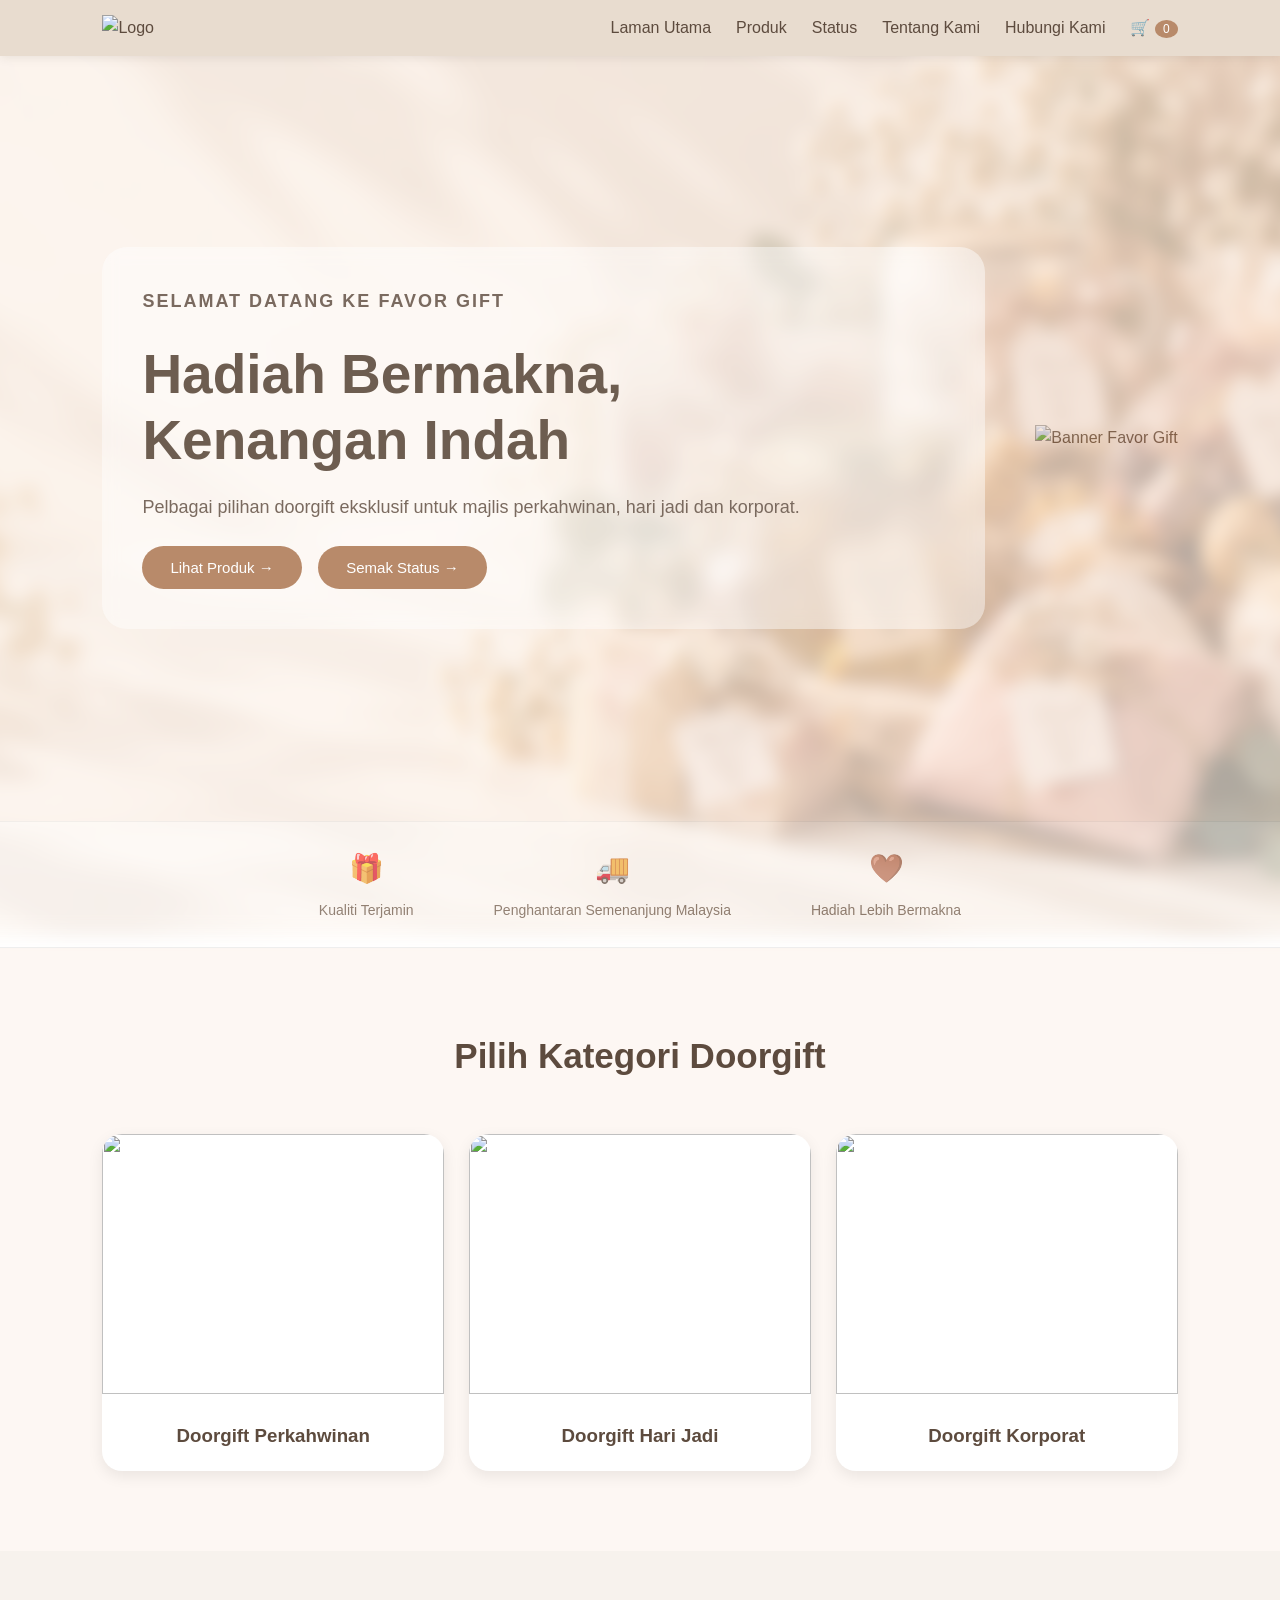
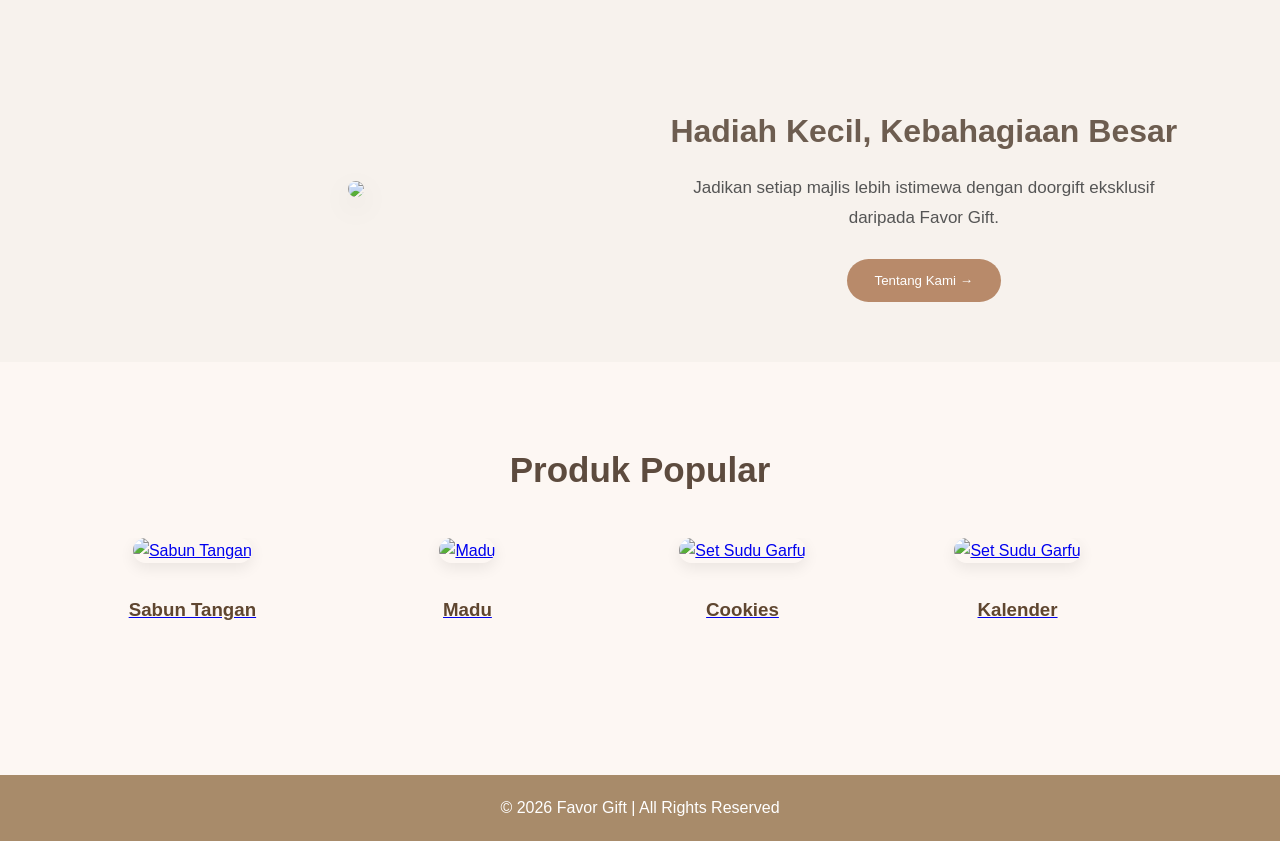
==== commit 22c12103: "Update index.html" ====
--- a/index.html
+++ b/index.html
@@ -10,6 +10,10 @@
 
     <!-- Navbar -->
        <nav>
+
+           <div class="logo">
+               <img src="images/logo.png" alt="Logo">
+           </div>
 <ul> <li><a href="index.html">Laman Utama</a></li>
     <li><a href="products.html">Produk</a></li>
     <li><a href="status.html">Status</a></li>
--- a/style.css
+++ b/style.css
@@ -66,27 +66,44 @@
 ========================= */
 
 .hero{
-    min-height:85vh;
-    display:flex;
-    align-items:center;
-    padding:60px 8%;
-
-    background:
-    linear-gradient(
-        rgba(253,247,243,0.85),
-        rgba(253,247,243,0.85)
-    ),
-    url("images/doorgift-bg.jpg");
-
+   min-height:85vh; 
+   display:flex; align-items:center; 
+   justify-content:space-between; 
+   padding:60px 8%; 
+   background:#FDF7F3; 
+   gap:50px; } 
+.hero-text{ 
+   flex:1;
+}
+
+.hero::before{
+    content:"";
+    position:absolute;
+    inset:0;
+
+    background:url("images/doorgift.png");
     background-size:cover;
     background-position:center;
-    background-repeat:no-repeat;
-}
-
+
+    filter:blur(8px);
+    transform:scale(1.08);
+
+    opacity:0.35;
+
+    z-index:0;
+}
 .hero-text{
-    flex:1;
-}
-
+    position:relative;
+    z-index:2;
+
+    background:rgba(255,255,255,0.45);
+
+    backdrop-filter:blur(8px);
+
+    padding:40px;
+
+    border-radius:25px;
+}
 .welcome{
     color:#B88A6A;
     letter-spacing:2px;
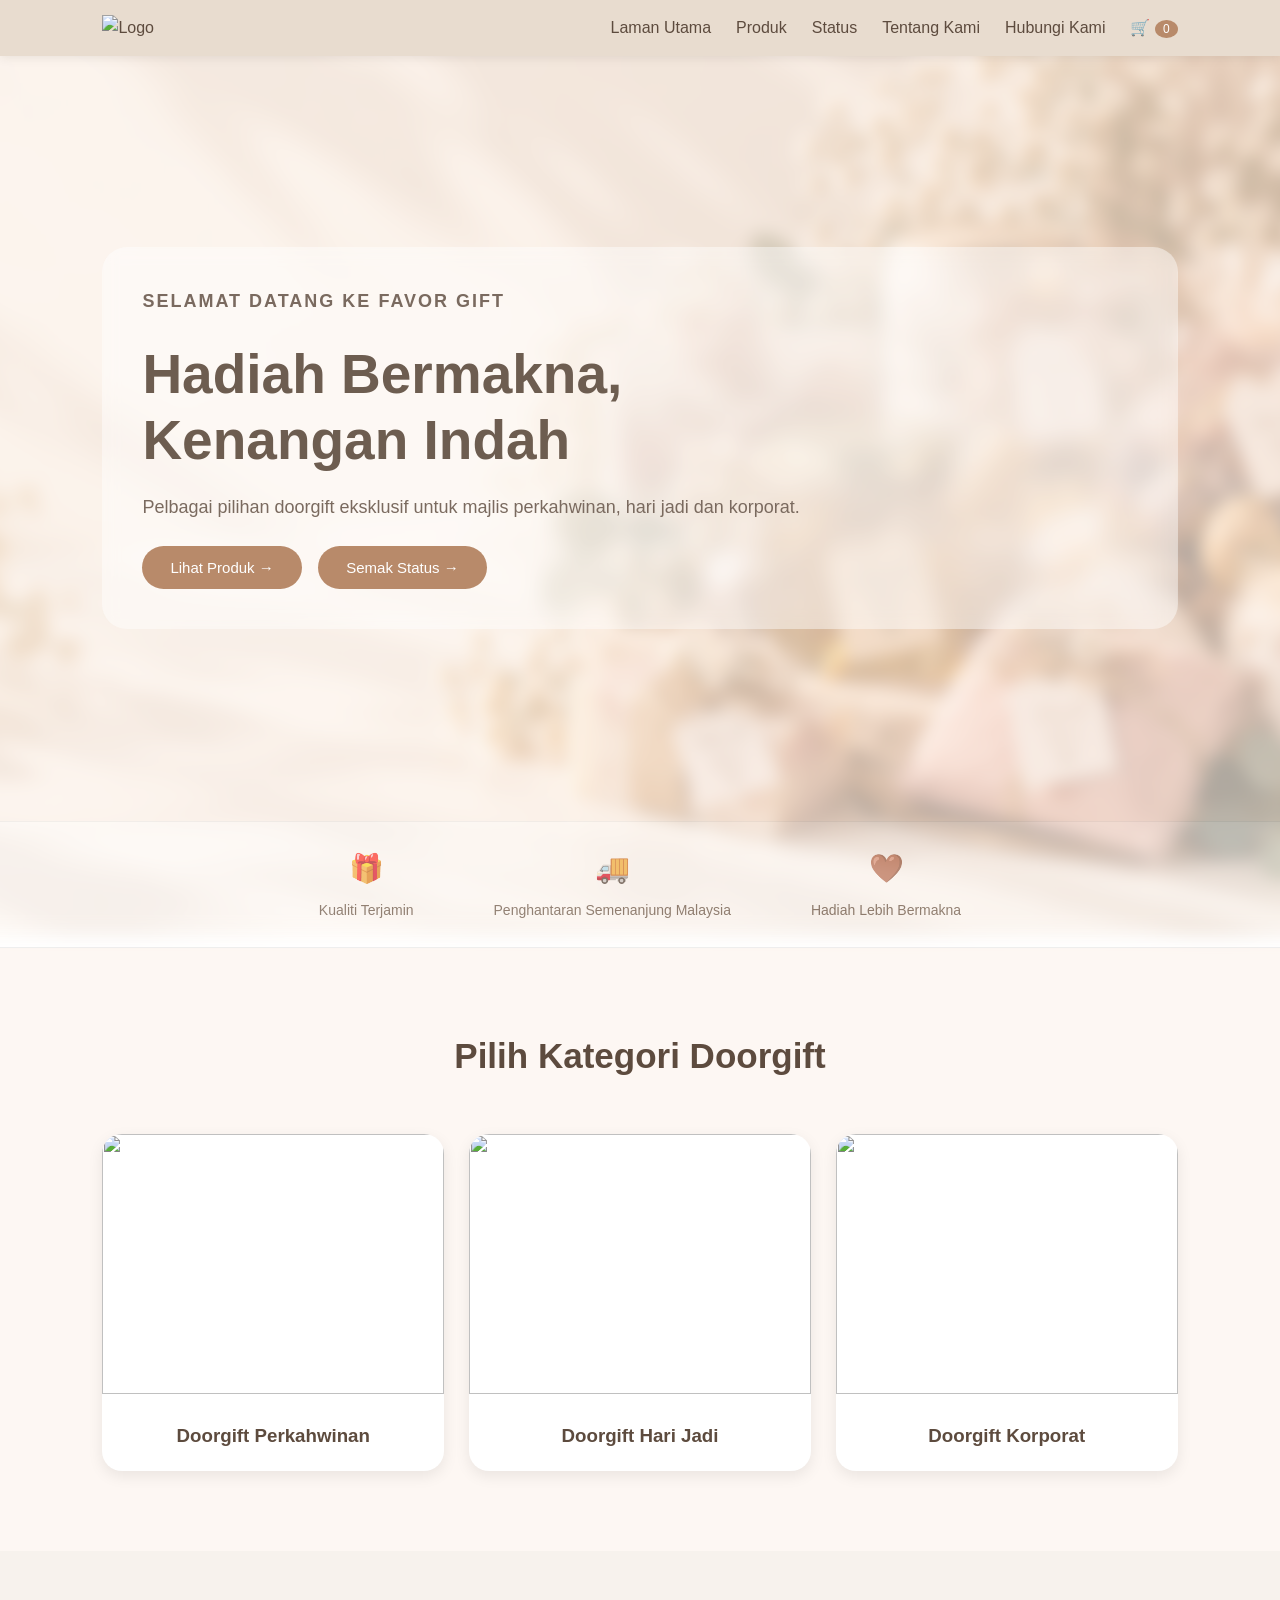
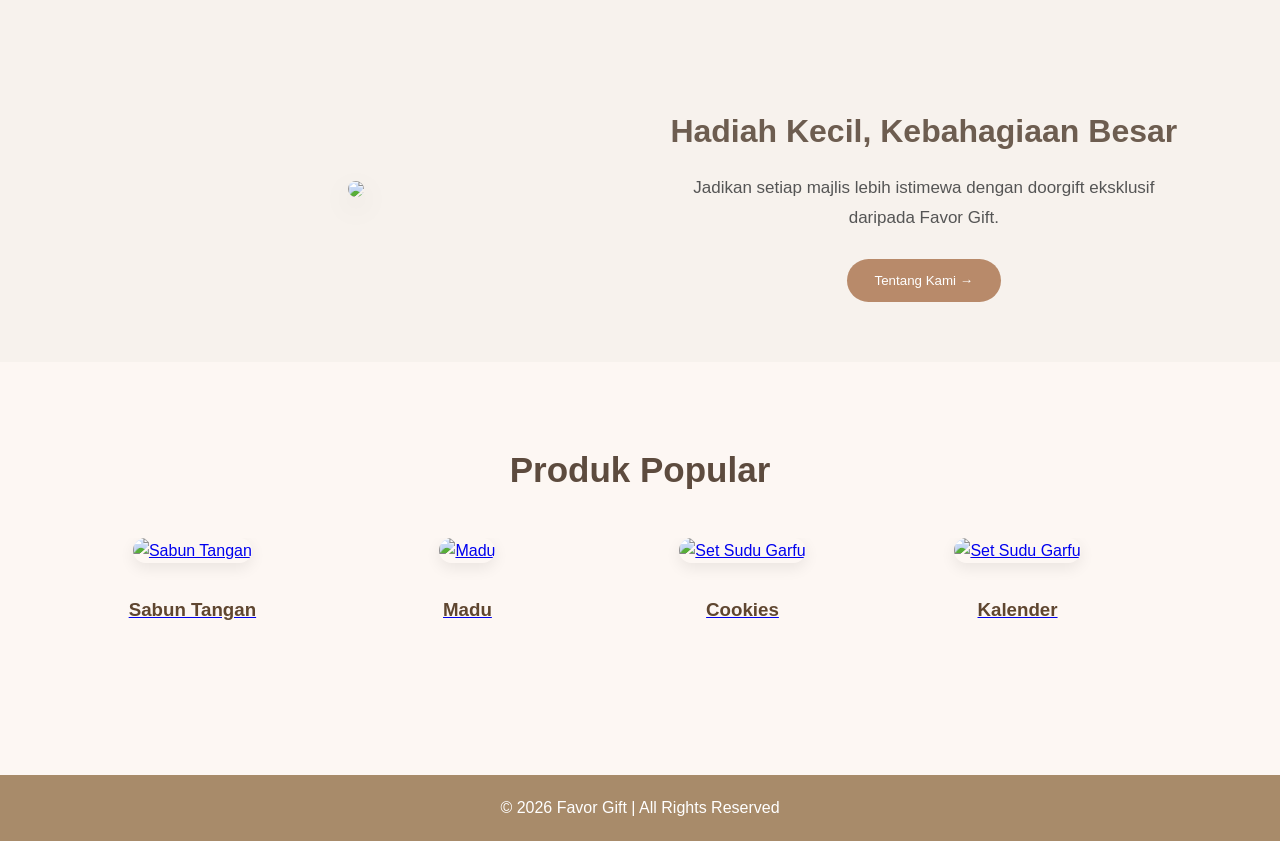
==== commit fe92be18: "Update index.html" ====
--- a/index.html
+++ b/index.html
@@ -51,10 +51,6 @@
 Semak Status →
 </button>
 
-</div>
-
-<div class="hero-image-box">
-<img src="images/madu.png" alt="Banner Favor Gift">
 </div>
 
 </section>
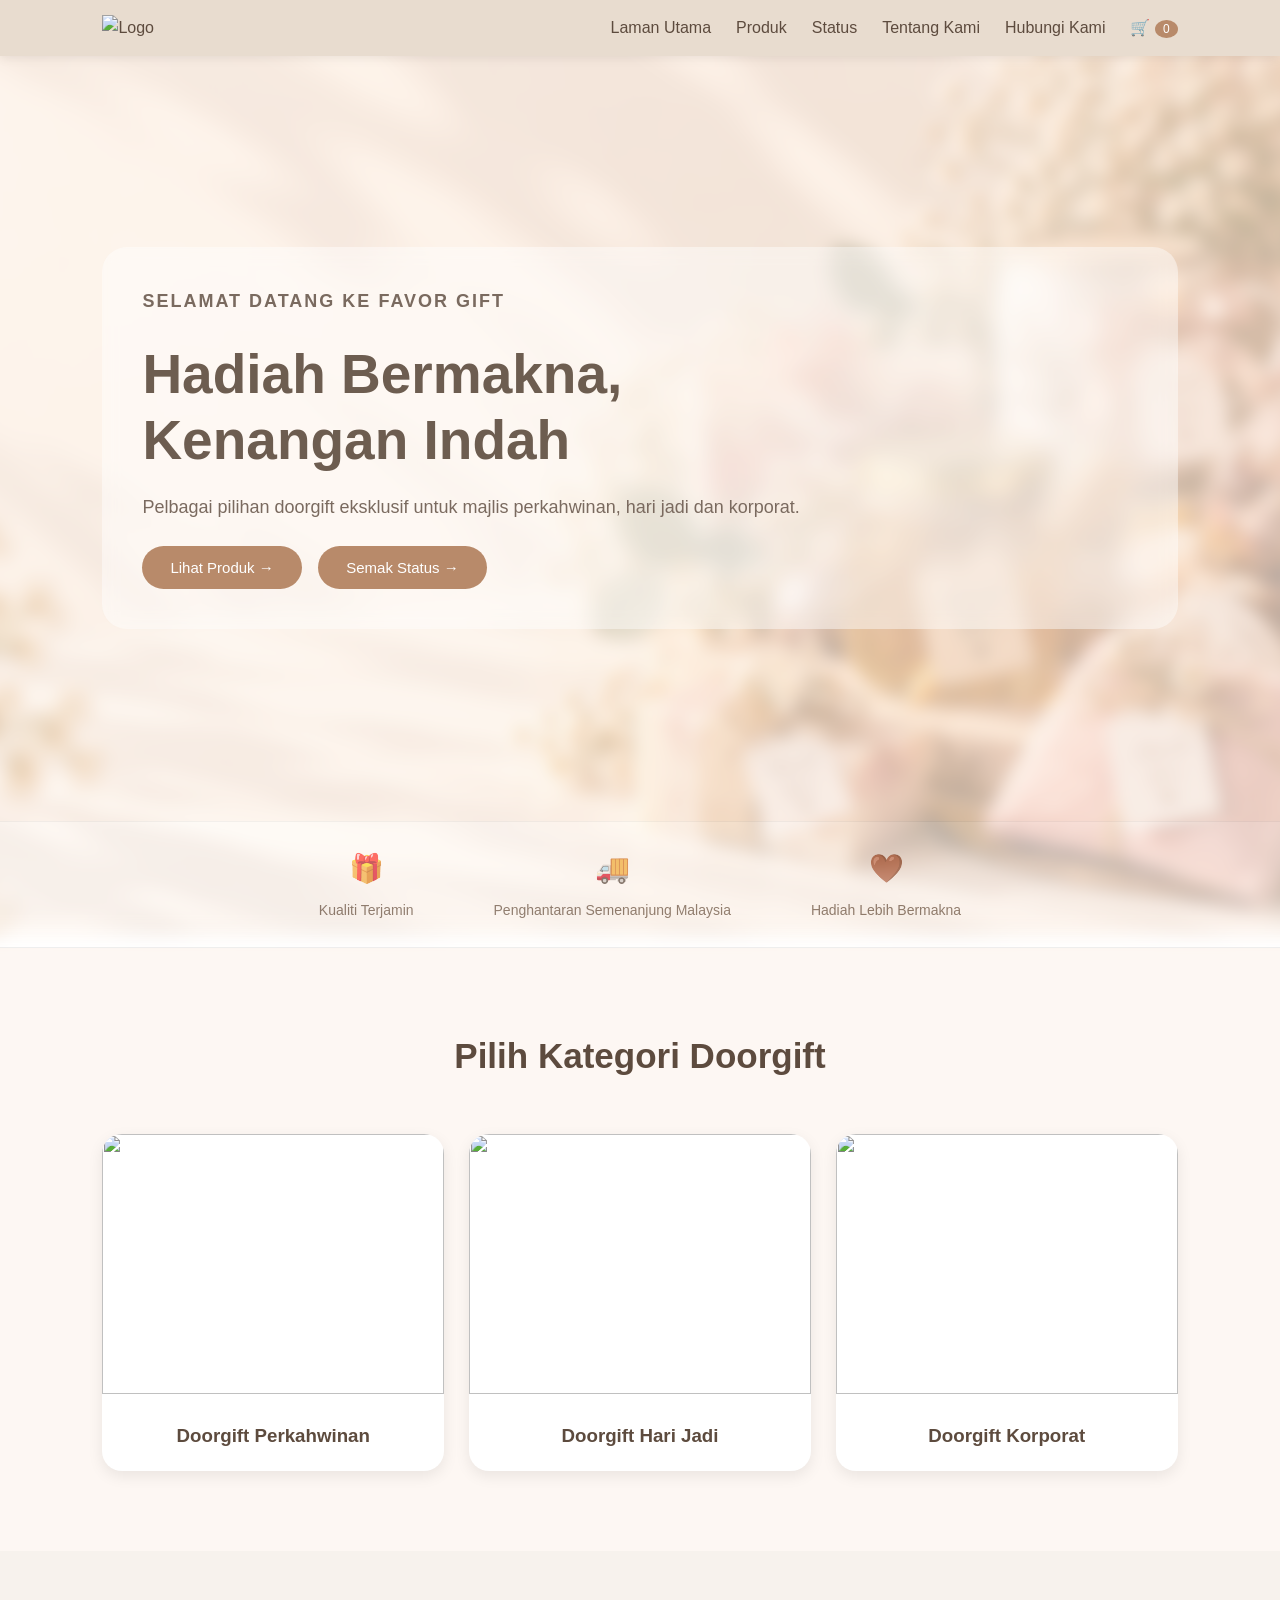
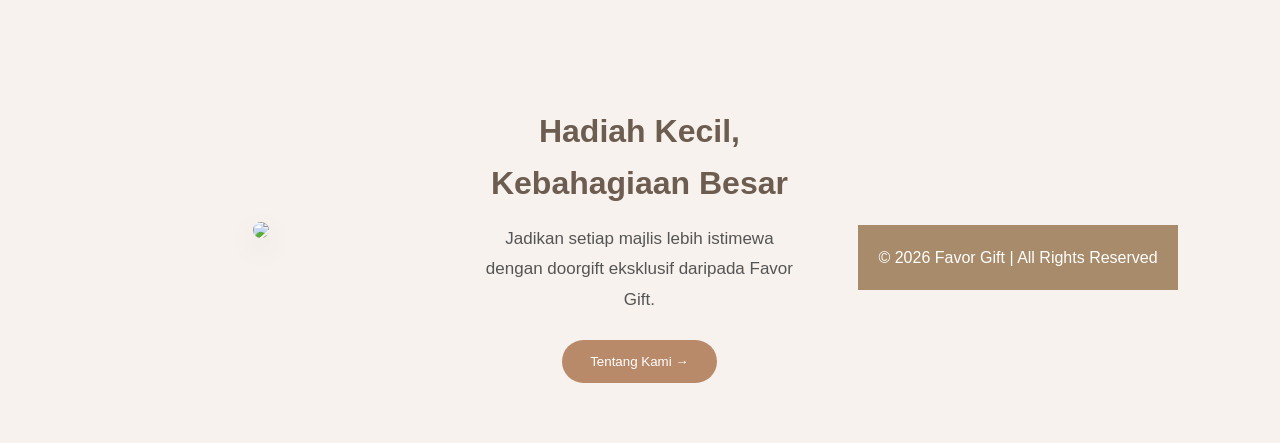
==== commit 044d3cd4: "Update index.html" ====
--- a/index.html
+++ b/index.html
@@ -123,45 +123,6 @@
 
 </div>
 
-</section>
-    <!-- Featured Products -->
-    <section class="featured">
-
-        <h2>Produk Popular</h2>
-
-       <div class="popular-grid">
-
-<a href="products.html#sabun">
-    <div class="popular-card">
-        <img src="images/sabun.png" alt="Sabun Tangan">
-        <h3>Sabun Tangan</h3>
-    </div>
-</a>
-
-<a href="products.html#madu">
-    <div class="popular-card">
-        <img src="images/madu.png" alt="Madu">
-        <h3>Madu</h3>
-    </div>
-</a>
-
-<a href="products.html#sudu">
-    <div class="popular-card">
-        <img src="images/biskutt.png" alt="Set Sudu Garfu">
-        <h3>Cookies</h3>
-    </div>
-
-    <a href="products.html#kalender">
-    <div class="popular-card">
-        <img src="images/kalender.png" alt="Set Sudu Garfu">
-        <h3>Kalender</h3>
-    </div>
-    
-</a>
-</div>
-
-    </section>
-
     <!-- Footer -->
     <footer>
         © 2026 Favor Gift | All Rights Reserved
--- a/style.css
+++ b/style.css
@@ -81,7 +81,7 @@
     position:absolute;
     inset:0;
 
-    background:url("images/doorgift.png");
+    background:url("images/dooorgift.png");
     background-size:cover;
     background-position:center;
 
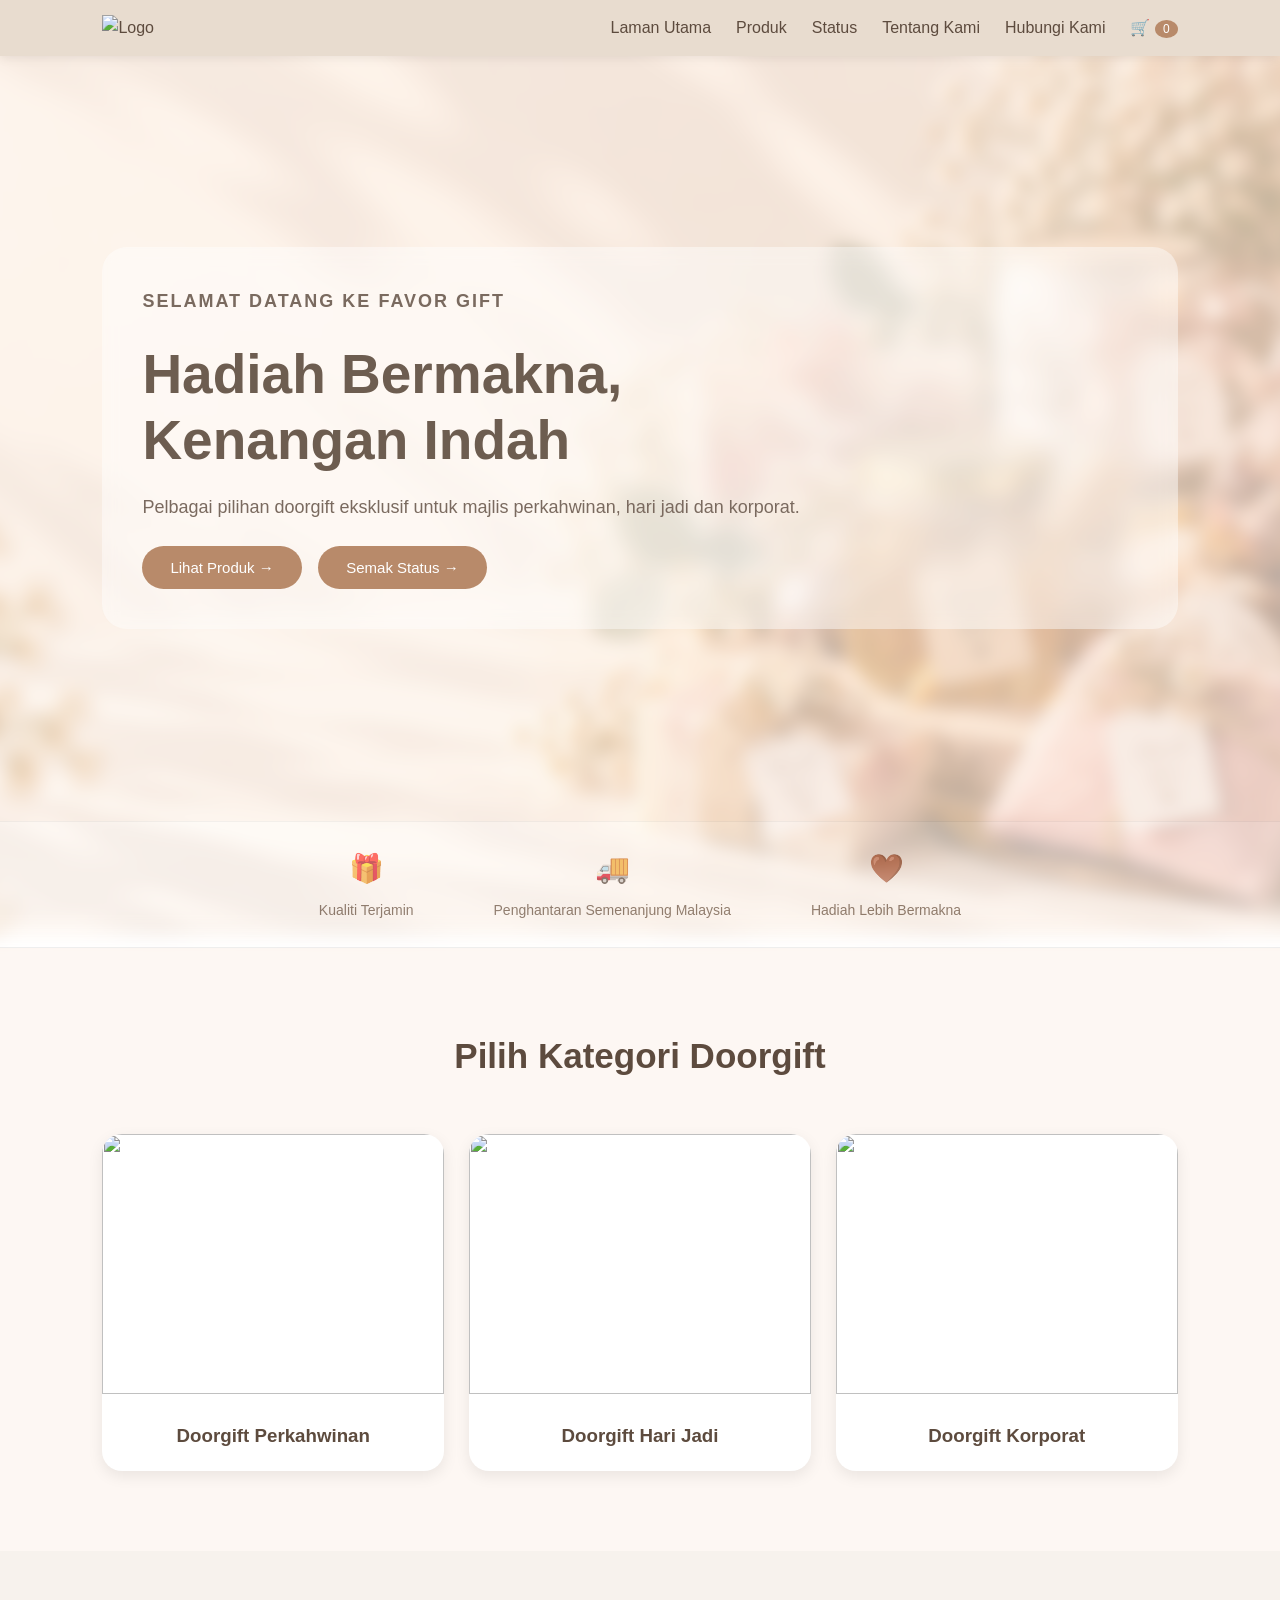
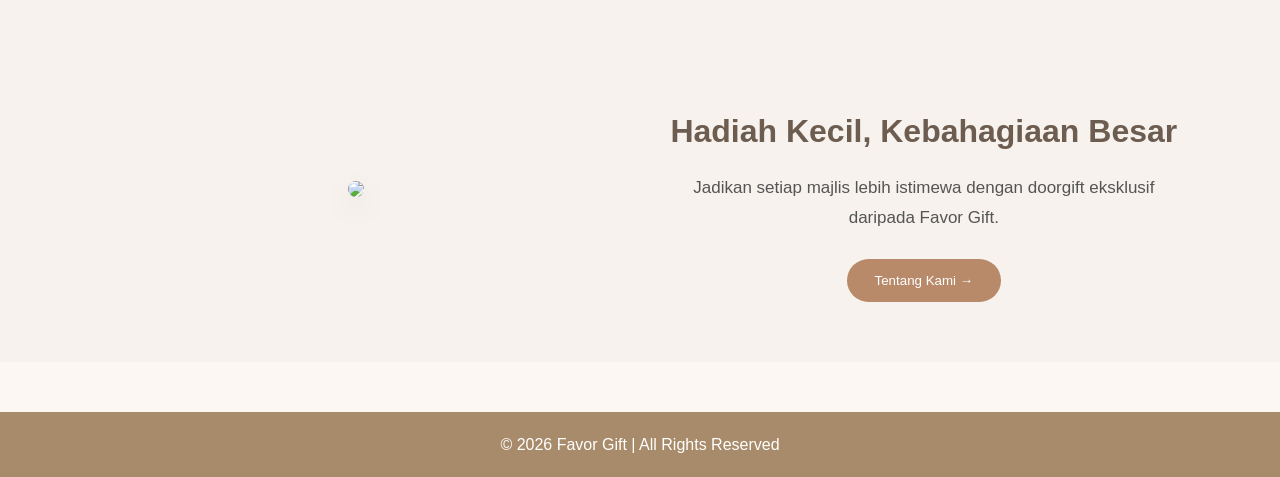
==== commit b9a0905d: "Update index.html" ====
--- a/index.html
+++ b/index.html
@@ -122,6 +122,7 @@
 </button>
 
 </div>
+    </section>
 
     <!-- Footer -->
     <footer>
